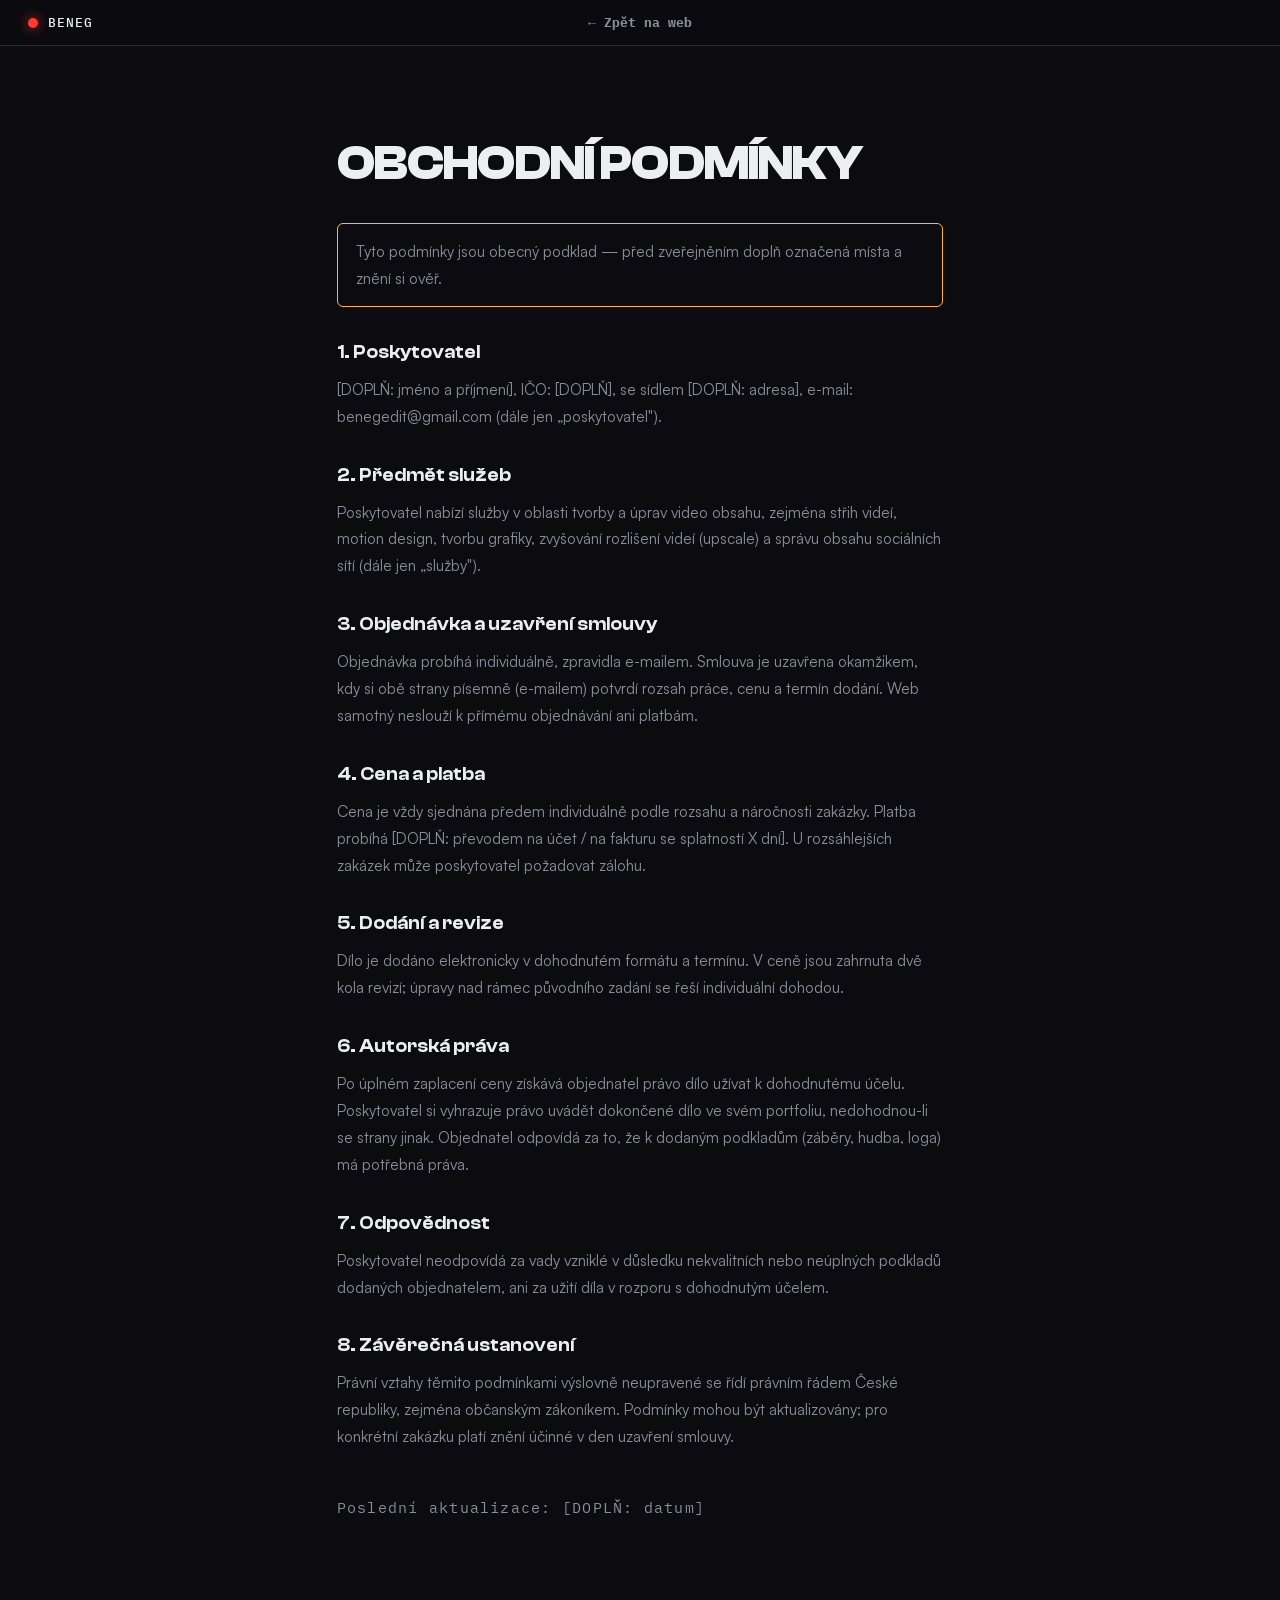
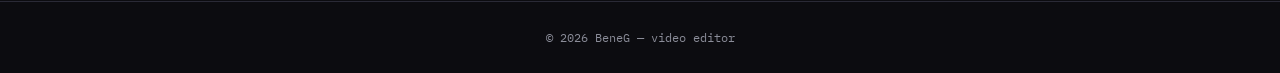
==== podminky.html @ bdcb1a4c "f" ====
<!DOCTYPE html>
<html lang="cs">
<head>
<meta charset="UTF-8">
<meta name="viewport" content="width=device-width, initial-scale=1.0">
<meta name="robots" content="noindex">
<title>Obchodní podmínky — BeneG</title>
<link rel="icon" href="data:image/svg+xml,%3Csvg xmlns='http://www.w3.org/2000/svg' viewBox='0 0 32 32'%3E%3Crect width='32' height='32' rx='7' fill='%230c0c10'/%3E%3Cpath d='M12 9l12 7-12 7z' fill='%23ff3b30'/%3E%3C/svg%3E">
<link rel="stylesheet" href="style.css">
</head>
<body>
<header class="topbar">
  <a class="brand" href="index.html"><span class="rec-dot"></span>BENEG</a>
  <nav><a href="index.html">← Zpět na web</a></nav>
  <span></span>
</header>
<main class="legal">
<h1>Obchodní podmínky</h1>

<p class="legal-note">Tyto podmínky jsou obecný podklad — před zveřejněním doplň označená místa a znění si ověř.</p>

<h2>1. Poskytovatel</h2>
<p>[DOPLŇ: jméno a příjmení], IČO: [DOPLŇ], se sídlem [DOPLŇ: adresa], e-mail: benegedit@gmail.com (dále jen „poskytovatel").</p>

<h2>2. Předmět služeb</h2>
<p>Poskytovatel nabízí služby v oblasti tvorby a úprav video obsahu, zejména střih videí, motion design, tvorbu grafiky, zvyšování rozlišení videí (upscale) a správu obsahu sociálních sítí (dále jen „služby").</p>

<h2>3. Objednávka a uzavření smlouvy</h2>
<p>Objednávka probíhá individuálně, zpravidla e-mailem. Smlouva je uzavřena okamžikem, kdy si obě strany písemně (e-mailem) potvrdí rozsah práce, cenu a termín dodání. Web samotný neslouží k přímému objednávání ani platbám.</p>

<h2>4. Cena a platba</h2>
<p>Cena je vždy sjednána předem individuálně podle rozsahu a náročnosti zakázky. Platba probíhá [DOPLŇ: převodem na účet / na fakturu se splatností X dní]. U rozsáhlejších zakázek může poskytovatel požadovat zálohu.</p>

<h2>5. Dodání a revize</h2>
<p>Dílo je dodáno elektronicky v dohodnutém formátu a termínu. V ceně jsou zahrnuta dvě kola revizí; úpravy nad rámec původního zadání se řeší individuální dohodou.</p>

<h2>6. Autorská práva</h2>
<p>Po úplném zaplacení ceny získává objednatel právo dílo užívat k dohodnutému účelu. Poskytovatel si vyhrazuje právo uvádět dokončené dílo ve svém portfoliu, nedohodnou-li se strany jinak. Objednatel odpovídá za to, že k dodaným podkladům (záběry, hudba, loga) má potřebná práva.</p>

<h2>7. Odpovědnost</h2>
<p>Poskytovatel neodpovídá za vady vzniklé v důsledku nekvalitních nebo neúplných podkladů dodaných objednatelem, ani za užití díla v rozporu s dohodnutým účelem.</p>

<h2>8. Závěrečná ustanovení</h2>
<p>Právní vztahy těmito podmínkami výslovně neupravené se řídí právním řádem České republiky, zejména občanským zákoníkem. Podmínky mohou být aktualizovány; pro konkrétní zakázku platí znění účinné v den uzavření smlouvy.</p>

<p class="legal-updated">Poslední aktualizace: [DOPLŇ: datum]</p>
</main>
<footer>
  <span>© 2026 BeneG — video editor</span>
</footer>
</body>
</html>
---- style.css ----
/* ===== FONTY (free licence: Clash Display a Satoshi — ITF FFL, IBM Plex Mono — OFL) ===== */
@font-face{
  font-family:'Clash Display';
  src:url('fonts/ClashDisplay-Variable.woff2') format('woff2');
  font-weight:200 700;font-display:swap;
}
@font-face{
  font-family:'Satoshi';
  src:url('fonts/Satoshi-Variable.woff2') format('woff2');
  font-weight:300 900;font-display:swap;
}
@font-face{
  font-family:'IBM Plex Mono';
  src:url('fonts/IBMPlexMono-400.woff2') format('woff2');
  font-weight:400;font-display:swap;
  unicode-range:U+0000-00FF,U+2000-206F,U+2190-21BB;
}
@font-face{
  font-family:'IBM Plex Mono';
  src:url('fonts/IBMPlexMono-400-ext.woff2') format('woff2');
  font-weight:400;font-display:swap;
  unicode-range:U+0100-02BA,U+1E00-1EFF;
}
@font-face{
  font-family:'IBM Plex Mono';
  src:url('fonts/IBMPlexMono-500.woff2') format('woff2');
  font-weight:500;font-display:swap;
  unicode-range:U+0000-00FF,U+2000-206F,U+2190-21BB;
}
@font-face{
  font-family:'IBM Plex Mono';
  src:url('fonts/IBMPlexMono-500-ext.woff2') format('woff2');
  font-weight:500;font-display:swap;
  unicode-range:U+0100-02BA,U+1E00-1EFF;
}
@font-face{
  font-family:'IBM Plex Mono';
  src:url('fonts/IBMPlexMono-700.woff2') format('woff2');
  font-weight:700;font-display:swap;
  unicode-range:U+0000-00FF,U+2000-206F,U+2190-21BB;
}
@font-face{
  font-family:'IBM Plex Mono';
  src:url('fonts/IBMPlexMono-700-ext.woff2') format('woff2');
  font-weight:700;font-display:swap;
  unicode-range:U+0100-02BA,U+1E00-1EFF;
}

:root{
  --bg:#0c0c10;
  --panel:#17171e;
  --panel-2:#1e1e27;
  --line:#2a2a36;
  --text:#eceef2;
  --muted:#8b8d99;
  --rec:#ff3b30;
  --amber:#ffb443;
  --display:'Clash Display','Arial Black',sans-serif;
  --body:'Satoshi','Helvetica Neue',sans-serif;
  --mono:'IBM Plex Mono',monospace;
}
*{margin:0;padding:0;box-sizing:border-box}
html{scroll-behavior:smooth}
body{
  background:var(--bg);
  color:var(--text);
  font-family:var(--body);
  overflow-x:hidden;
}
::selection{background:var(--rec);color:#fff}

/* Render bar — průběh scrollu */
.renderbar{
  position:fixed;top:0;left:0;height:3px;width:0%;z-index:200;
  background:linear-gradient(90deg,var(--rec),var(--amber));
  box-shadow:0 0 10px rgba(255,59,48,.6);
}

/* ===== NAV / horní lišta jako v editoru ===== */
.topbar{
  position:fixed;top:0;left:0;right:0;z-index:100;
  display:grid;grid-template-columns:1fr auto 1fr;align-items:center;
  padding:14px 28px;
  background:rgba(12,12,16,.93);
  backdrop-filter:blur(12px);
  border-bottom:1px solid var(--line);
  font-family:var(--mono);font-size:13px;
}
.topbar .brand{
  display:flex;align-items:center;gap:10px;font-weight:500;letter-spacing:.08em;
  color:var(--text);text-decoration:none;cursor:pointer;
}
.topbar .brand:hover{color:var(--rec)}
.rec-dot{
  width:10px;height:10px;border-radius:50%;
  background:var(--rec);
  box-shadow:0 0 12px rgba(255,59,48,.8);
  animation:blink 1.4s steps(1) infinite;
}
@keyframes blink{50%{opacity:.15;box-shadow:none}}
.topbar nav{display:flex;gap:26px;justify-content:center}
.lang-switch{justify-self:end}
.topbar nav a{
  color:var(--muted);text-decoration:none;transition:color .2s;
  font-weight:700;position:relative;
}
.topbar nav a::after{
  content:'';position:absolute;left:0;right:0;bottom:-5px;height:2px;
  background:var(--rec);transform:scaleX(0);transform-origin:left;
  transition:transform .3s cubic-bezier(.2,.7,.2,1);
}
.topbar nav a:hover::after,.topbar nav a:focus-visible::after,.topbar nav a.active::after{transform:scaleX(1)}
.topbar nav a.active{color:var(--text)}
.topbar nav a:hover,.topbar nav a:focus-visible{color:var(--text)}
.lang-switch{display:flex;border:1px solid var(--line);border-radius:4px;overflow:hidden;position:relative}
.lang-switch::before{
  content:'';position:absolute;top:0;bottom:0;left:0;width:50%;
  background:var(--rec);
  transition:transform .3s cubic-bezier(.2,.7,.2,1);
}
.lang-switch.en::before{transform:translateX(100%)}
.lang-btn{
  background:none;border:none;cursor:pointer;
  font-family:var(--mono);font-size:12px;letter-spacing:.08em;
  color:var(--muted);padding:7px 12px;transition:background .2s,color .2s;
}
.lang-btn:hover{color:var(--text)}
.lang-btn{position:relative;z-index:1}
.lang-btn.active{color:#fff}
.lang-btn:focus-visible{outline:2px solid var(--amber);outline-offset:-2px}
.tc b{color:var(--amber);font-weight:500}

/* ===== HERO ===== */
.hero{
  min-height:88svh;
  display:flex;flex-direction:column;justify-content:center;align-items:center;
  text-align:center;
  padding:120px 6vw 80px;
  position:relative;
  max-width:none;margin-inline:0;width:100%;
}
.hero{overflow:hidden}
.hero-bg{
  position:absolute;inset:0;width:100%;height:100%;
  object-fit:cover;z-index:-3;
  opacity:.16;filter:saturate(.8);
}
.hero-shade{
  position:absolute;inset:0;z-index:-2;pointer-events:none;
  background:
    linear-gradient(180deg,rgba(12,12,16,.85) 0%,rgba(12,12,16,.3) 40%,var(--bg) 96%);
}
.hero::before{
  content:'';position:absolute;inset:-20%;z-index:-1;pointer-events:none;
  background:
    radial-gradient(38% 30% at 30% 35%,rgba(255,59,48,.10),transparent 70%),
    radial-gradient(30% 26% at 72% 62%,rgba(255,180,67,.07),transparent 70%);
  animation:glowDrift 16s ease-in-out infinite alternate;
}
@keyframes glowDrift{
  0%{transform:translate(0,0) scale(1)}
  50%{transform:translate(4%,-3%) scale(1.06)}
  100%{transform:translate(-3%,3%) scale(1)}
}
.eyebrow{
  font-family:var(--mono);font-size:13px;color:var(--muted);
  letter-spacing:.18em;text-transform:uppercase;
  margin-bottom:22px;
  opacity:0;animation:rise .8s .2s forwards;
}
.eyebrow span{color:var(--rec)}
h1{
  font-family:var(--display);
  font-weight:700;
  font-size:clamp(4.5rem,16.5vw,13rem);
  line-height:.98;
  letter-spacing:-.02em;
  text-transform:uppercase;
}
h1 .line{display:block;overflow:hidden;padding-top:.18em;margin-top:-.18em}
h1 .line span{display:inline-block;transform:translateY(110%);animation:rise .9s cubic-bezier(.2,.7,.2,1) forwards}
h1 .line:nth-child(1) span{animation-delay:.35s}
h1 .line:nth-child(2) span{animation-delay:.5s}
h1 .stroke{color:var(--rec);font-style:normal}
.avail{
  display:inline-flex;align-items:center;gap:9px;
  font-family:var(--mono);font-size:11px;letter-spacing:.18em;color:var(--muted);
  border:1px solid var(--line);border-radius:99px;padding:8px 16px;
  margin-bottom:26px;
  opacity:0;animation:rise .8s .1s forwards;
}
.avail-dot{
  width:8px;height:8px;border-radius:50%;background:#3ddc84;
  box-shadow:0 0 10px rgba(61,220,132,.7);
  animation:availPulse 2s ease-out infinite;
}
@keyframes availPulse{
  0%,100%{box-shadow:0 0 0 0 rgba(61,220,132,.5)}
  50%{box-shadow:0 0 0 6px rgba(61,220,132,0)}
}
.taglist{
  margin-top:26px;
  font-family:var(--mono);font-size:clamp(11px,1.4vw,14px);
  letter-spacing:.3em;color:var(--muted);
  opacity:0;animation:rise .8s .8s forwards;
}
.hero p.lead{
  max-width:560px;
  margin-top:28px;margin-inline:auto;
  color:var(--muted);
  font-size:1.05rem;line-height:1.65;
  opacity:0;animation:rise .8s .8s forwards;
}
@keyframes rise{
  from{opacity:0;transform:translateY(28px)}
  to{opacity:1;transform:translateY(0)}
}
h1 .line span{opacity:1}
@keyframes riseIn{to{transform:translateY(0)}}
.hero-cta{
  margin-top:36px;display:flex;gap:16px;flex-wrap:wrap;justify-content:center;
  opacity:0;animation:rise .8s 1s forwards;
}
.btn{
  font-family:var(--mono);font-size:14px;letter-spacing:.06em;
  padding:14px 26px;border-radius:4px;
  text-decoration:none;transition:transform .2s,box-shadow .2s,background .2s;
  display:inline-block;
}
.btn:focus-visible{outline:2px solid var(--amber);outline-offset:3px}
.btn-primary{
  background:var(--rec);color:#fff;
  box-shadow:0 6px 24px rgba(255,59,48,.35);
  position:relative;overflow:hidden;
}
.btn-primary::after{
  content:'';position:absolute;top:0;bottom:0;left:-80%;width:60%;
  background:linear-gradient(105deg,transparent,rgba(255,255,255,.35),transparent);
  transform:skewX(-20deg);
  transition:left .55s ease;
}
.btn-primary:hover::after{left:130%}
.btn-primary:hover{transform:translateY(-2px);box-shadow:0 10px 30px rgba(255,59,48,.45)}
.btn-ghost{
  border:1px solid var(--line);color:var(--text);
}
.btn-ghost:hover{background:var(--panel-2);transform:translateY(-2px)}

/* Statistiky pod hero */
.stats{
  display:flex;justify-content:center;gap:0;
  margin-top:64px;flex-wrap:wrap;
  opacity:0;animation:rise .8s 1.2s forwards;
}
.stat{
  display:flex;flex-direction:column;gap:8px;
  padding:6px 44px;text-align:center;
}
.stat + .stat{border-left:1px solid var(--line)}
.stat-n{
  font-family:var(--display);font-weight:700;
  font-size:clamp(2rem,4.5vw,3rem);line-height:1;
  color:var(--text);font-variant-numeric:tabular-nums;
}
.stat-l{
  font-family:var(--mono);font-size:11px;color:var(--muted);
  letter-spacing:.14em;text-transform:uppercase;
}
@media(max-width:640px){
  .stat{padding:6px 22px}
  .stats{margin-top:48px}
}

/* ===== SEKCE ===== */
section{padding:90px 6vw;scroll-margin-top:0px;max-width:1160px;margin-inline:auto}
.sec-head{
  display:flex;align-items:baseline;gap:18px;margin-bottom:56px;flex-wrap:wrap;
  justify-content:center;text-align:center;
}
.sec-head h2{
  padding-top:.22em;margin-top:-.22em; /* prostor pro háčky a čárky uvnitř masky */
  clip-path:inset(0 0 100% 0);transition:clip-path .8s cubic-bezier(.2,.7,.2,1) .15s;
}
.sec-head.in h2{clip-path:inset(0 0 -8% 0)}
.sec-head h2{
  font-family:var(--display);font-weight:600;
  font-size:clamp(1.7rem,4.2vw,2.8rem);text-transform:uppercase;letter-spacing:0;
}

/* reveal on scroll */
.reveal{opacity:0;transform:translateY(36px);transition:opacity .8s cubic-bezier(.2,.7,.2,1),transform .8s cubic-bezier(.2,.7,.2,1)}
.reveal.in{opacity:1;transform:none}

/* ===== SLUŽBY ===== */
.services{display:grid;grid-template-columns:repeat(auto-fit,minmax(240px,1fr));gap:18px}
.card{
  background:var(--panel);border:1px solid var(--line);border-radius:8px;
  padding:28px 24px;
  transition:transform .25s,border-color .25s,background .25s;
}
.card:hover{
  transform:translateY(-6px) scale(1.015);
  border-color:var(--rec);background:var(--panel-2);
  box-shadow:0 14px 44px rgba(255,59,48,.13);
}
.card .ico{display:block;width:38px;height:38px;margin-bottom:18px;color:var(--amber);transition:transform .3s}
.card:hover .ico{transform:scale(1.12) rotate(-4deg)}
.card .ico svg{width:100%;height:100%}
.card .ico svg *{
  stroke-dasharray:100;stroke-dashoffset:100;
}
.card.in .ico svg *{
  animation:draw 1.1s ease forwards;
}
.card.in:nth-child(1) .ico svg *{animation-delay:.2s}
.card.in:nth-child(2) .ico svg *{animation-delay:.3s}
.card.in:nth-child(3) .ico svg *{animation-delay:.4s}
.card.in:nth-child(4) .ico svg *{animation-delay:.5s}
.card.in:nth-child(5) .ico svg *{animation-delay:.6s}
.card.in:nth-child(6) .ico svg *{animation-delay:.7s}
@keyframes draw{to{stroke-dashoffset:0}}
.card h3{font-size:1.1rem;font-weight:700;margin-bottom:10px;letter-spacing:-.01em}
.card p{color:var(--muted);font-size:.92rem;line-height:1.6}
.card .kbd{
  font-family:var(--mono);font-size:11px;color:var(--amber);
  border:1px solid var(--line);border-radius:3px;padding:2px 7px;
  display:inline-block;margin-top:16px;
}

/* ===== TVORBA ===== */
.showcase{max-width:1040px;margin-inline:auto}
.video-player{
  width:100%;aspect-ratio:16/9;display:block;
  border:1px solid var(--line);border-radius:8px;
  background:#000;
  box-shadow:0 20px 60px rgba(0,0,0,.4);
}

.showcase-note{
  margin-top:18px;color:var(--muted);font-size:.92rem;
  font-family:var(--mono);text-align:center;
}

/* ===== UPSCALE PŘED/PO ===== */
.ba{
  position:relative;width:100%;aspect-ratio:16/9;
  border:1px solid var(--line);border-radius:8px;overflow:hidden;
  background:var(--panel);user-select:none;touch-action:none;
  --pos:50%;
  box-shadow:0 20px 60px rgba(0,0,0,.4);
}
.ba-layer{position:absolute;inset:0;background-size:cover;background-position:center}
.ba-layer img{width:100%;height:100%;object-fit:cover;display:block}
.ba-after{clip-path:inset(0 0 0 var(--pos))}
.ba-handle{
  position:absolute;top:0;bottom:0;left:var(--pos);width:2px;
  background:var(--rec);box-shadow:0 0 12px rgba(255,59,48,.7);
  transform:translateX(-1px);pointer-events:none;z-index:3;
}
.ba-handle span{
  position:absolute;top:50%;left:50%;transform:translate(-50%,-50%);
  width:38px;height:38px;border-radius:50%;
  background:var(--rec);
  display:grid;place-items:center;color:#fff;
  box-shadow:0 4px 16px rgba(0,0,0,.5);
}
.ba-handle span::after{
  content:'';position:absolute;inset:-6px;border-radius:50%;
  border:2px solid rgba(255,59,48,.6);
  animation:pulse 2s ease-out infinite;
}
@keyframes pulse{
  0%{transform:scale(.8);opacity:1}
  70%,100%{transform:scale(1.6);opacity:0}
}
.ba-handle span::before{content:'◂ ▸';font-size:11px;letter-spacing:1px}
.ba-label{
  position:absolute;top:14px;z-index:2;
  font-family:var(--mono);font-size:11px;letter-spacing:.1em;
  background:rgba(14,14,18,.75);backdrop-filter:blur(6px);
  border:1px solid var(--line);border-radius:4px;
  padding:6px 10px;color:var(--muted);pointer-events:none;
}
.ba-label b{color:var(--text);font-weight:500}
.ba-label-l{left:14px}
.ba-label-r{right:14px}
.ba-range{
  position:absolute;inset:0;width:100%;height:100%;
  opacity:0;cursor:ew-resize;z-index:4;margin:0;
}
.ba-full{
  position:absolute;right:12px;bottom:12px;z-index:5;
  width:40px;height:40px;border-radius:6px;
  background:rgba(14,14,18,.75);backdrop-filter:blur(6px);
  border:1px solid var(--line);color:var(--text);
  cursor:pointer;display:grid;place-items:center;
  transition:border-color .2s,color .2s;
}
.ba-full svg{width:18px;height:18px}
.ba-full:hover{border-color:var(--rec);color:var(--rec)}
.ba-full:focus-visible{outline:2px solid var(--amber);outline-offset:2px}
.ba:fullscreen{
  aspect-ratio:auto;width:100vw;height:100vh;
  border:none;border-radius:0;background:#000;
}
.ba:fullscreen .ba-layer img{object-fit:contain;background:#000}
.ba-nav{
  display:flex;align-items:center;justify-content:center;gap:20px;
  margin-top:18px;
}
.ba-btn{
  width:42px;height:42px;border-radius:50%;
  background:var(--panel);border:1px solid var(--line);color:var(--text);
  font-size:20px;line-height:1;cursor:pointer;
  transition:border-color .2s,color .2s,transform .2s;
}
.ba-btn:hover{border-color:var(--rec);color:var(--rec);transform:scale(1.08)}
.ba-btn:focus-visible{outline:2px solid var(--amber);outline-offset:3px}
.ba-count{
  font-family:var(--mono);font-size:12px;color:var(--muted);letter-spacing:.15em;
}

/* ===== PLATFORMY ===== */
#platformy{background:var(--panel);border-top:1px solid var(--line);border-bottom:1px solid var(--line)}
.platforms{display:grid;grid-template-columns:repeat(3,1fr);gap:18px}
@media(max-width:900px){.platforms{grid-template-columns:1fr;max-width:420px;margin-inline:auto}}
.plat{
  background:var(--bg);border:1px solid var(--line);border-radius:8px;
  padding:32px 28px;position:relative;overflow:hidden;
  transition:transform .25s,border-color .25s;
  text-decoration:none;color:var(--text);display:block;
}
.plat:hover{transform:translateY(-6px)}
.plat::after{
  content:'';position:absolute;left:0;right:0;bottom:0;height:3px;
  background:var(--pc,#fff);transform:scaleX(0);transform-origin:left;
  transition:transform .35s cubic-bezier(.2,.7,.2,1);
}
.plat:hover::after{transform:scaleX(1)}
.plat:hover{border-color:var(--pc)}
.plat .p-name{
  display:flex;align-items:center;gap:12px;
  font-family:var(--mono);font-size:13px;letter-spacing:.1em;color:var(--muted);
  text-transform:uppercase;margin-bottom:22px;
}
.plat .p-ico{
  width:38px;height:38px;border-radius:8px;display:grid;place-items:center;
  background:var(--pc);color:#fff;font-weight:700;flex-shrink:0;
  transition:transform .35s cubic-bezier(.34,1.56,.64,1);
}
.plat:hover .p-ico{transform:translateY(-4px) rotate(-6deg) scale(1.08)}
.plat .p-ico svg{width:20px;height:20px;fill:#fff}
.p-cta{
  font-family:var(--display);font-weight:600;
  font-size:clamp(1.15rem,2.6vw,1.6rem);line-height:1.25;
}
.p-cta .arr{
  display:inline-block;color:var(--pc,#fff);
  transition:transform .3s cubic-bezier(.2,.7,.2,1);
}
.plat:hover .p-cta .arr{transform:translateX(8px)}
.plat .p-handle{
  margin-top:14px;font-family:var(--mono);font-size:12px;color:var(--muted);
}
.yt{--pc:#ff0000}
.ig{--pc:#c936a8}
.tt{--pc:#00d3cf}

/* ===== FAQ ===== */
.faq-list{max-width:760px;margin-inline:auto;display:flex;flex-direction:column;gap:12px}
.faq-item{
  border:1px solid var(--line);border-radius:8px;background:var(--panel);
  transition:border-color .25s;text-align:left;
}
.faq-item[open]{border-color:var(--rec)}
.faq-item summary{
  display:flex;justify-content:space-between;align-items:center;gap:16px;
  cursor:pointer;list-style:none;
  padding:20px 22px;font-weight:700;font-size:1rem;letter-spacing:-.01em;
}
.faq-item summary::-webkit-details-marker{display:none}
.faq-ico{
  font-family:var(--mono);color:var(--rec);font-size:1.2rem;font-weight:400;
  transition:transform .3s;flex-shrink:0;
}
.faq-item[open] .faq-ico{transform:rotate(45deg)}
.faq-item p{
  padding:0 22px 20px;color:var(--muted);font-size:.94rem;line-height:1.65;
}

/* ===== PRÁVNÍ STRÁNKY ===== */
.legal{
  max-width:760px;margin:0 auto;padding:140px 6vw 80px;
}
.legal h1{
  font-family:var(--display);font-weight:700;text-transform:uppercase;
  font-size:clamp(1.8rem,5vw,3rem);margin-bottom:36px;
}
.legal h2{
  font-family:var(--display);font-weight:600;font-size:1.15rem;
  margin:34px 0 12px;
}
.legal p{color:var(--muted);line-height:1.75;font-size:.96rem}
.legal-note{
  border:1px solid var(--amber);border-radius:6px;padding:14px 18px;
  color:var(--amber);font-size:.9rem;
}
.legal-updated{
  margin-top:44px;font-family:var(--mono);font-size:12px;letter-spacing:.08em;
}
.foot-legal{display:flex;gap:22px;flex-wrap:wrap;justify-content:center}
.foot-legal a{
  color:var(--muted);text-decoration:none;transition:color .2s;
}
.foot-legal a:hover{color:var(--text)}

/* ===== KONTAKT ===== */
.contact-wrap{
  text-align:center;max-width:640px;margin:0 auto;
}
.contact-wrap h2{
  font-family:var(--display);font-weight:700;text-transform:uppercase;
  font-size:clamp(1.8rem,5vw,3.4rem);line-height:1.1;margin-bottom:22px;
}
.contact-wrap h2 em{font-style:normal;color:var(--rec)}
.contact-wrap p{color:var(--muted);line-height:1.7;margin-bottom:36px}
.btn-big{font-size:16px;padding:18px 40px}
.mail-line{margin-top:22px}
.reply-note{
  margin-top:14px;font-family:var(--mono);font-size:12px;
  color:var(--muted);letter-spacing:.08em;
}
.mail{
  font-family:var(--mono);font-size:clamp(1rem,2.5vw,1.3rem);
  color:var(--text);text-decoration:none;
  border-bottom:2px solid var(--rec);padding-bottom:4px;
  transition:color .2s;
}
.mail:hover{color:var(--amber);border-color:var(--amber)}

.totop{
  position:fixed;right:22px;bottom:22px;z-index:90;
  width:46px;height:46px;border-radius:50%;
  background:var(--panel-2);border:1px solid var(--line);color:var(--text);
  font-size:18px;cursor:pointer;
  opacity:0;pointer-events:none;transform:translateY(12px);
  transition:opacity .3s,transform .3s,border-color .2s;
}
.totop.show{opacity:1;pointer-events:auto;transform:none}
.totop:hover{border-color:var(--rec);color:var(--rec);transform:translateY(-4px)}
.totop:focus-visible{outline:2px solid var(--amber);outline-offset:3px}

footer{
  border-top:1px solid var(--line);
  padding:28px 6vw;
  display:flex;flex-direction:column;align-items:center;gap:18px;
  font-family:var(--mono);font-size:12px;color:var(--muted);
  text-align:center;
}
.foot-links{display:flex;gap:24px;flex-wrap:wrap;justify-content:center}
.foot-links a{
  color:var(--muted);text-decoration:none;letter-spacing:.05em;
  transition:color .2s;
}
.foot-links a{display:inline-block;transition:color .2s,transform .25s}
.foot-links a:hover,.foot-links a:focus-visible{color:var(--amber);transform:translateY(-2px)}

@media(max-width:640px){
  .topbar{grid-template-columns:1fr auto;gap:8px 12px;padding:12px 16px}
  .topbar nav{grid-column:1 / -1;justify-content:center;gap:18px;font-size:12px}
  .lang-btn{padding:6px 10px}
  section{padding:80px 6vw}
}
@media(prefers-reduced-motion:reduce){
  .hero{overflow:hidden}
.hero-bg{
  position:absolute;inset:0;width:100%;height:100%;
  object-fit:cover;z-index:-3;
  opacity:.16;filter:saturate(.8);
}
.hero-shade{
  position:absolute;inset:0;z-index:-2;pointer-events:none;
  background:
    linear-gradient(180deg,rgba(12,12,16,.85) 0%,rgba(12,12,16,.3) 40%,var(--bg) 96%);
}
.hero::before{display:none}
  .sec-head h2{clip-path:none}
  .card .ico svg *{stroke-dasharray:none;stroke-dashoffset:0}
  *,*::before,*::after{animation:none!important;transition:none!important}
  .reveal{opacity:1;transform:none}
  h1 .line span{transform:none}
  .eyebrow,.hero-cta,.stats,.avail,.taglist{opacity:1}
}
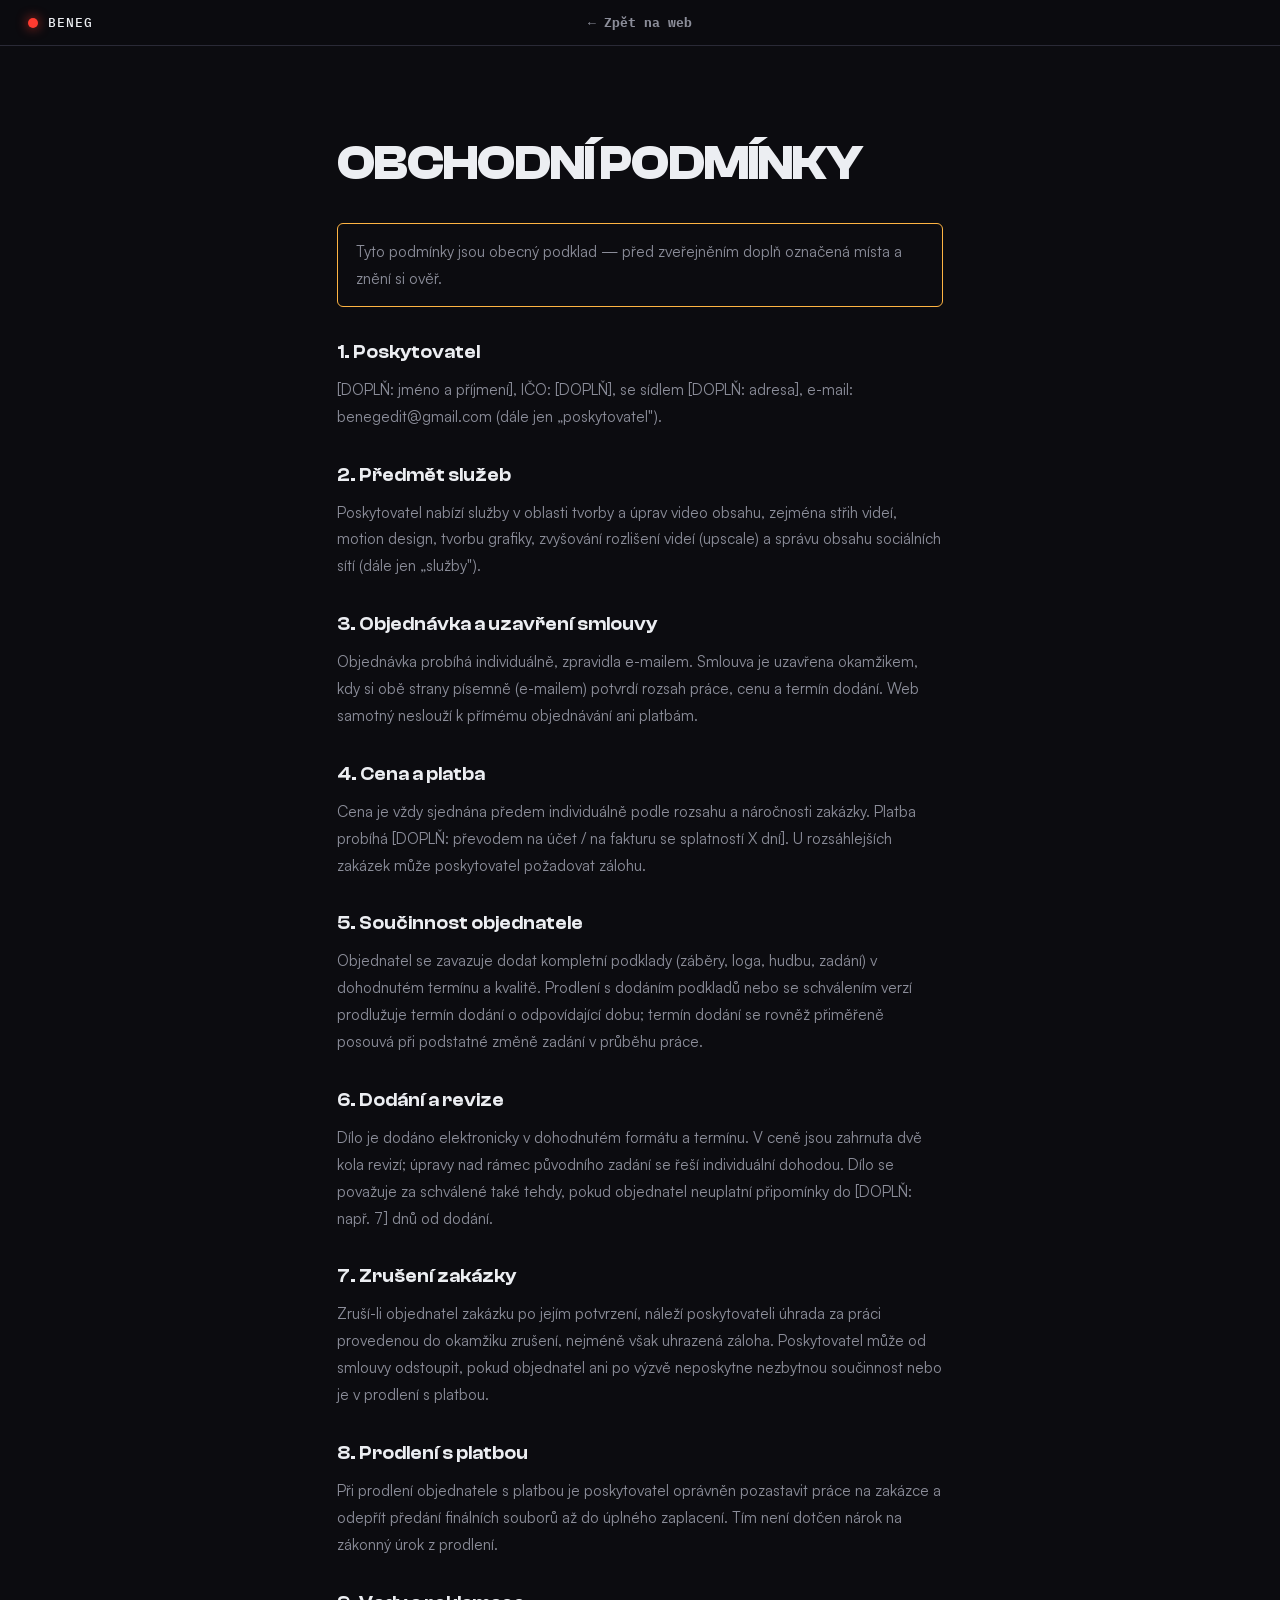
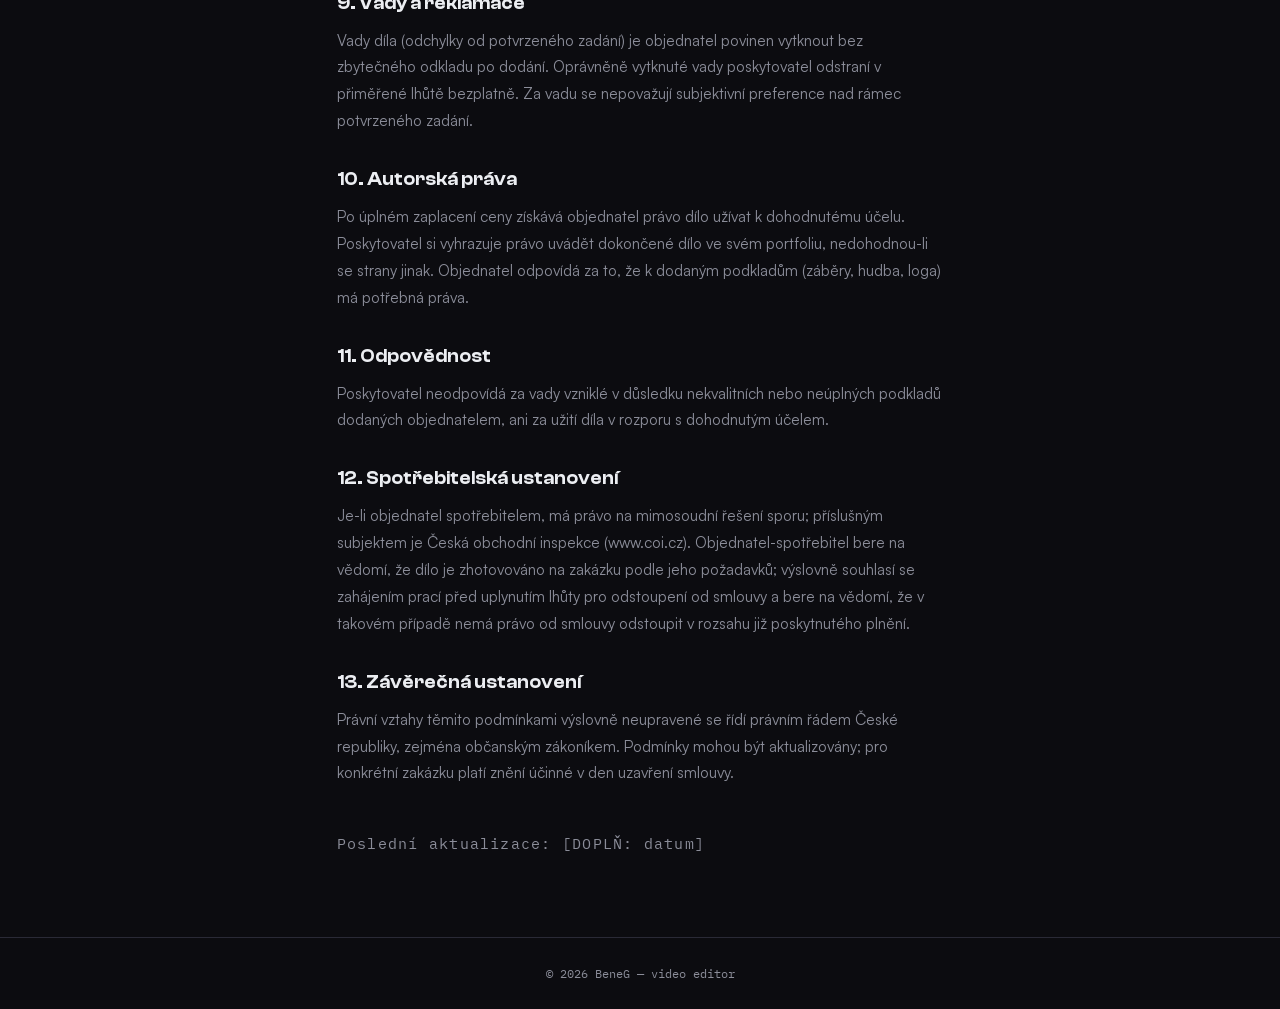
==== commit e5f01e08: "§" ====
--- a/podminky.html
+++ b/podminky.html
@@ -31,16 +31,31 @@
 <h2>4. Cena a platba</h2>
 <p>Cena je vždy sjednána předem individuálně podle rozsahu a náročnosti zakázky. Platba probíhá [DOPLŇ: převodem na účet / na fakturu se splatností X dní]. U rozsáhlejších zakázek může poskytovatel požadovat zálohu.</p>
 
-<h2>5. Dodání a revize</h2>
-<p>Dílo je dodáno elektronicky v dohodnutém formátu a termínu. V ceně jsou zahrnuta dvě kola revizí; úpravy nad rámec původního zadání se řeší individuální dohodou.</p>
+<h2>5. Součinnost objednatele</h2>
+<p>Objednatel se zavazuje dodat kompletní podklady (záběry, loga, hudbu, zadání) v dohodnutém termínu a kvalitě. Prodlení s dodáním podkladů nebo se schválením verzí prodlužuje termín dodání o odpovídající dobu; termín dodání se rovněž přiměřeně posouvá při podstatné změně zadání v průběhu práce.</p>
 
-<h2>6. Autorská práva</h2>
+<h2>6. Dodání a revize</h2>
+<p>Dílo je dodáno elektronicky v dohodnutém formátu a termínu. V ceně jsou zahrnuta dvě kola revizí; úpravy nad rámec původního zadání se řeší individuální dohodou. Dílo se považuje za schválené také tehdy, pokud objednatel neuplatní připomínky do [DOPLŇ: např. 7] dnů od dodání.</p>
+
+<h2>7. Zrušení zakázky</h2>
+<p>Zruší-li objednatel zakázku po jejím potvrzení, náleží poskytovateli úhrada za práci provedenou do okamžiku zrušení, nejméně však uhrazená záloha. Poskytovatel může od smlouvy odstoupit, pokud objednatel ani po výzvě neposkytne nezbytnou součinnost nebo je v prodlení s platbou.</p>
+
+<h2>8. Prodlení s platbou</h2>
+<p>Při prodlení objednatele s platbou je poskytovatel oprávněn pozastavit práce na zakázce a odepřít předání finálních souborů až do úplného zaplacení. Tím není dotčen nárok na zákonný úrok z prodlení.</p>
+
+<h2>9. Vady a reklamace</h2>
+<p>Vady díla (odchylky od potvrzeného zadání) je objednatel povinen vytknout bez zbytečného odkladu po dodání. Oprávněně vytknuté vady poskytovatel odstraní v přiměřené lhůtě bezplatně. Za vadu se nepovažují subjektivní preference nad rámec potvrzeného zadání.</p>
+
+<h2>10. Autorská práva</h2>
 <p>Po úplném zaplacení ceny získává objednatel právo dílo užívat k dohodnutému účelu. Poskytovatel si vyhrazuje právo uvádět dokončené dílo ve svém portfoliu, nedohodnou-li se strany jinak. Objednatel odpovídá za to, že k dodaným podkladům (záběry, hudba, loga) má potřebná práva.</p>
 
-<h2>7. Odpovědnost</h2>
+<h2>11. Odpovědnost</h2>
 <p>Poskytovatel neodpovídá za vady vzniklé v důsledku nekvalitních nebo neúplných podkladů dodaných objednatelem, ani za užití díla v rozporu s dohodnutým účelem.</p>
 
-<h2>8. Závěrečná ustanovení</h2>
+<h2>12. Spotřebitelská ustanovení</h2>
+<p>Je-li objednatel spotřebitelem, má právo na mimosoudní řešení sporu; příslušným subjektem je Česká obchodní inspekce (www.coi.cz). Objednatel-spotřebitel bere na vědomí, že dílo je zhotovováno na zakázku podle jeho požadavků; výslovně souhlasí se zahájením prací před uplynutím lhůty pro odstoupení od smlouvy a bere na vědomí, že v takovém případě nemá právo od smlouvy odstoupit v rozsahu již poskytnutého plnění.</p>
+
+<h2>13. Závěrečná ustanovení</h2>
 <p>Právní vztahy těmito podmínkami výslovně neupravené se řídí právním řádem České republiky, zejména občanským zákoníkem. Podmínky mohou být aktualizovány; pro konkrétní zakázku platí znění účinné v den uzavření smlouvy.</p>
 
 <p class="legal-updated">Poslední aktualizace: [DOPLŇ: datum]</p>
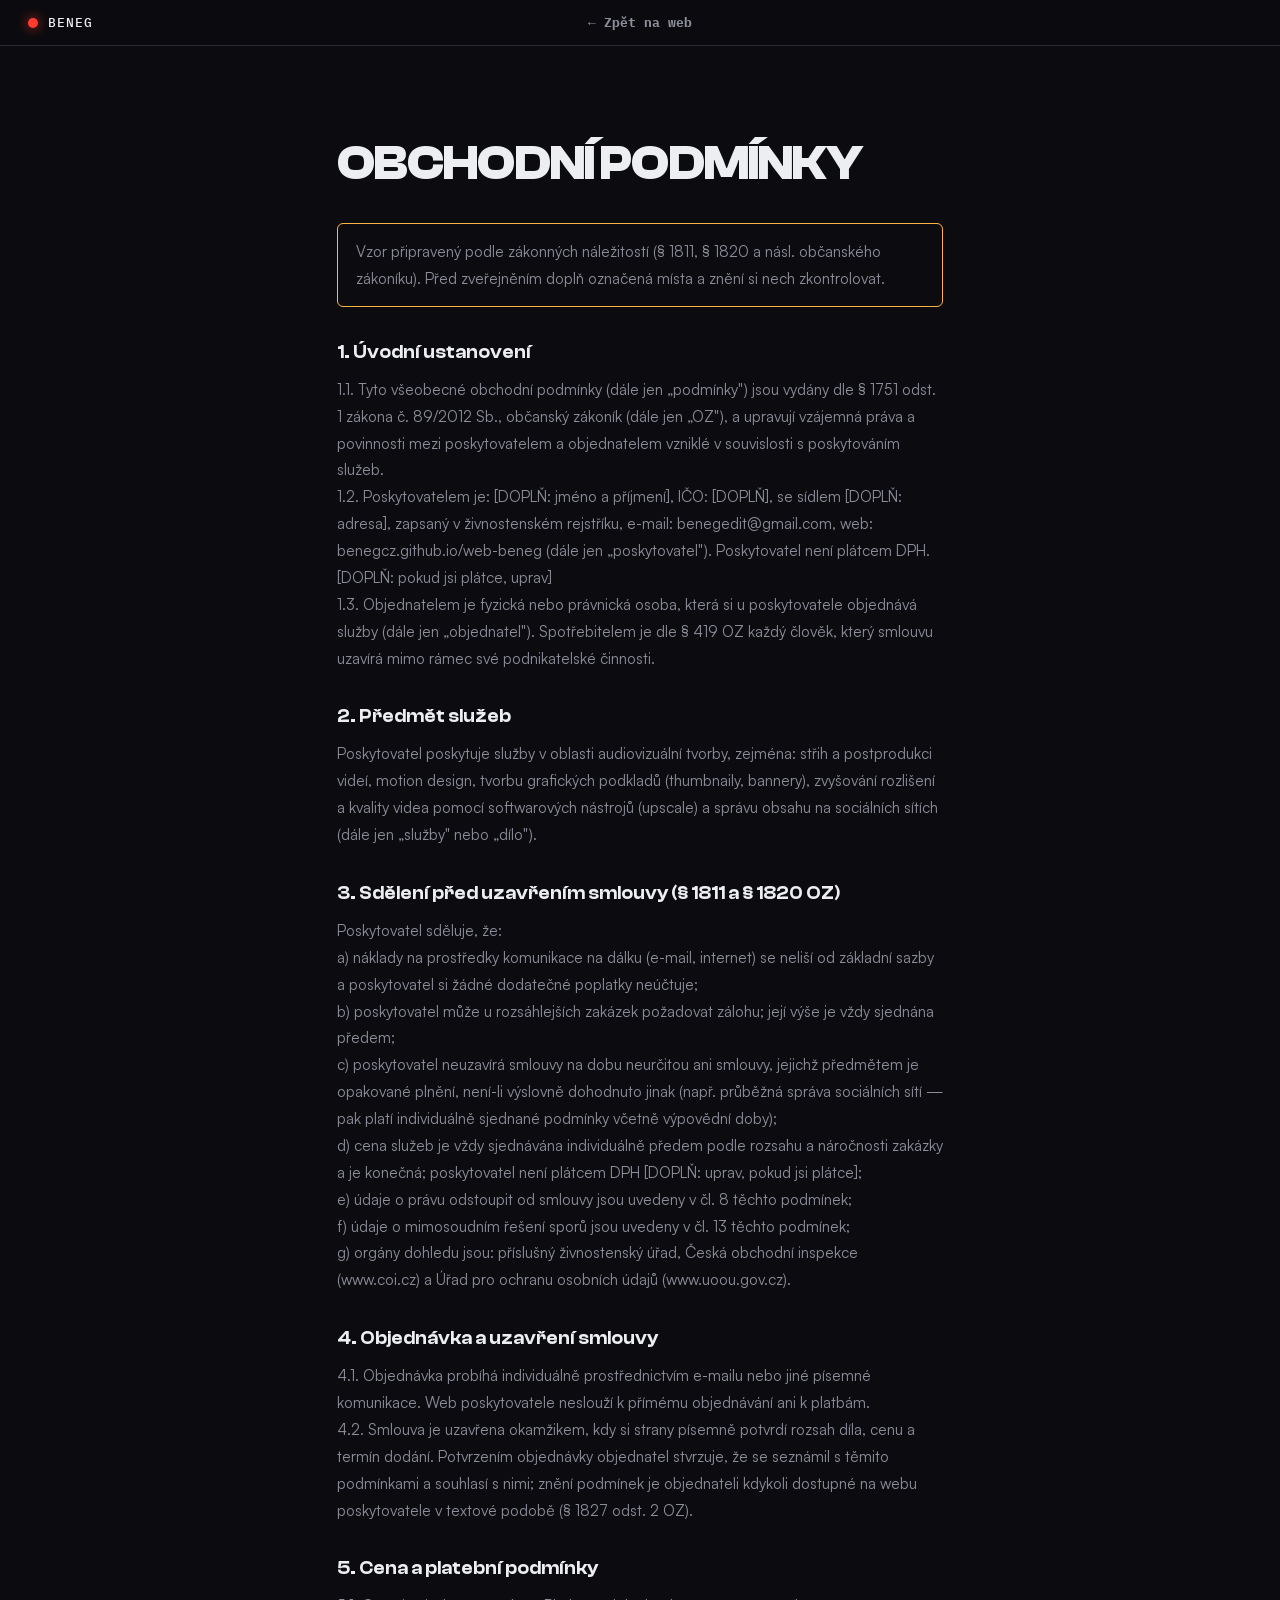
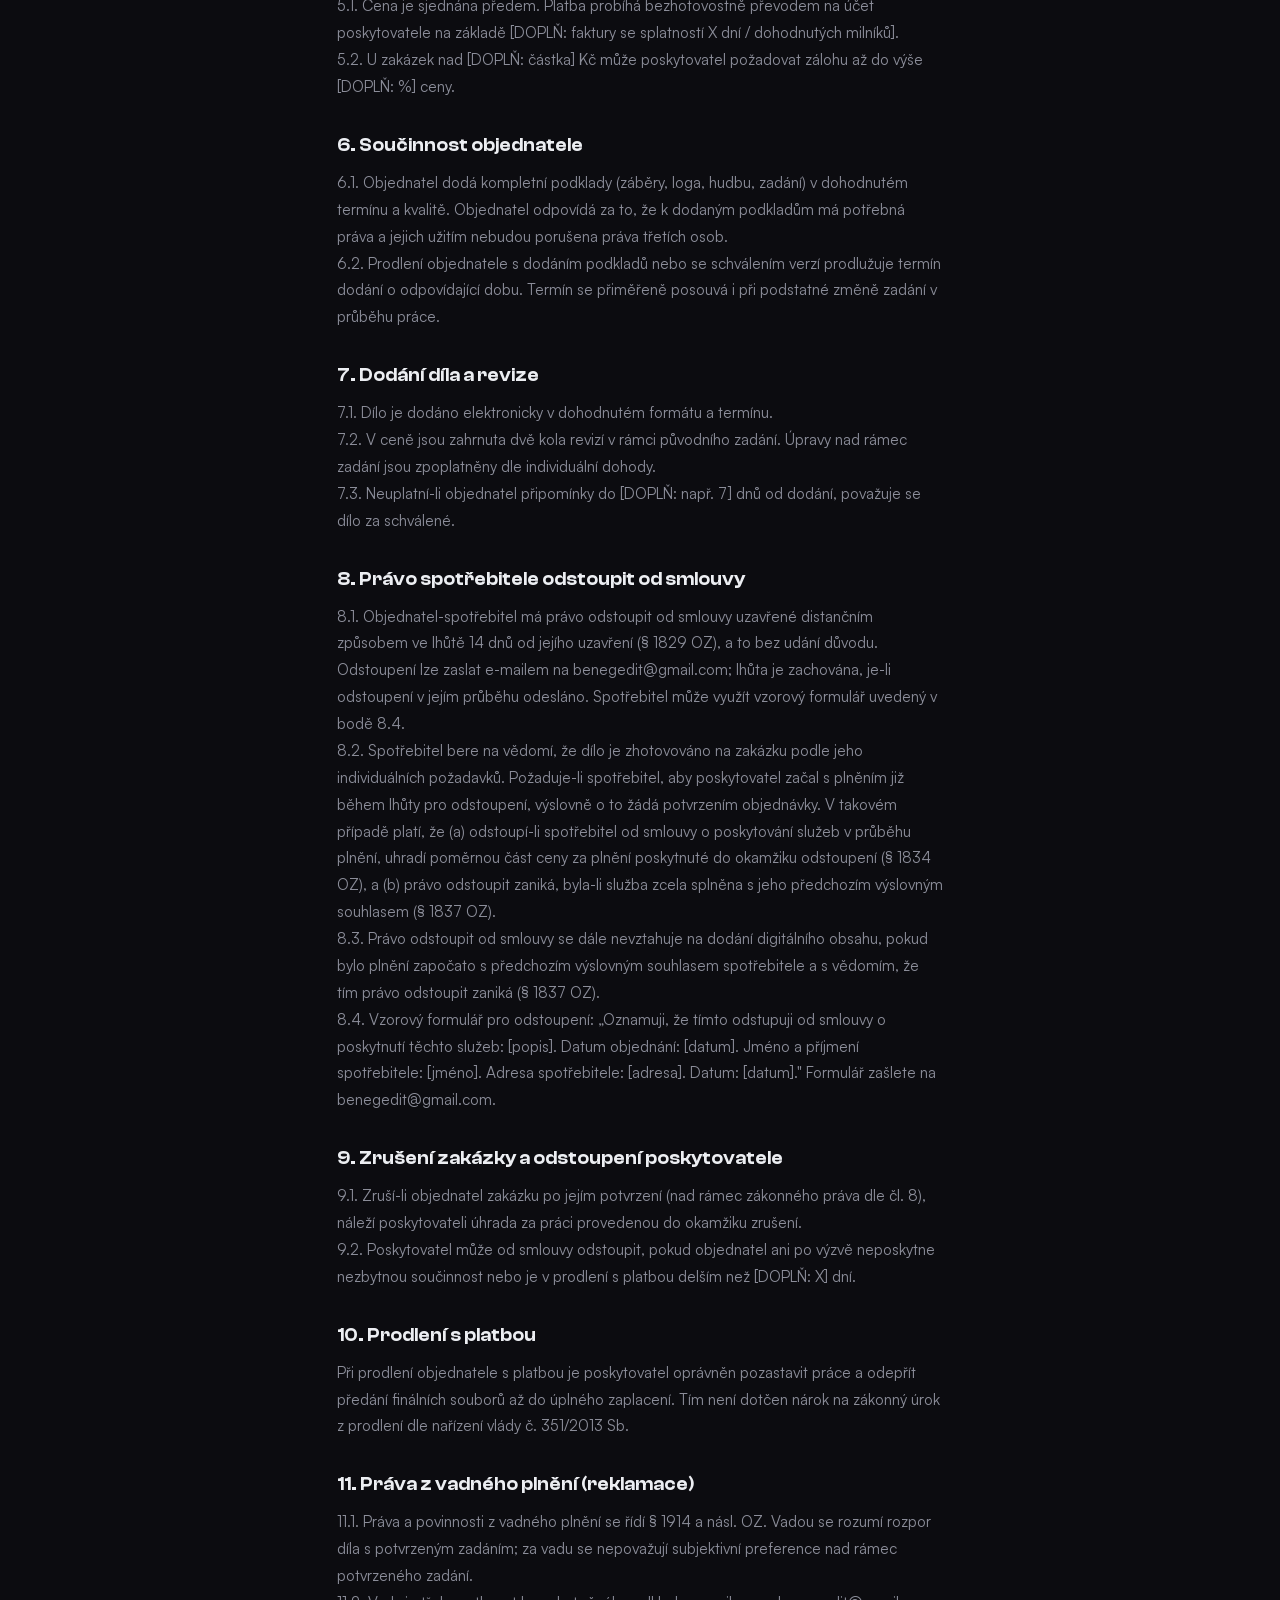
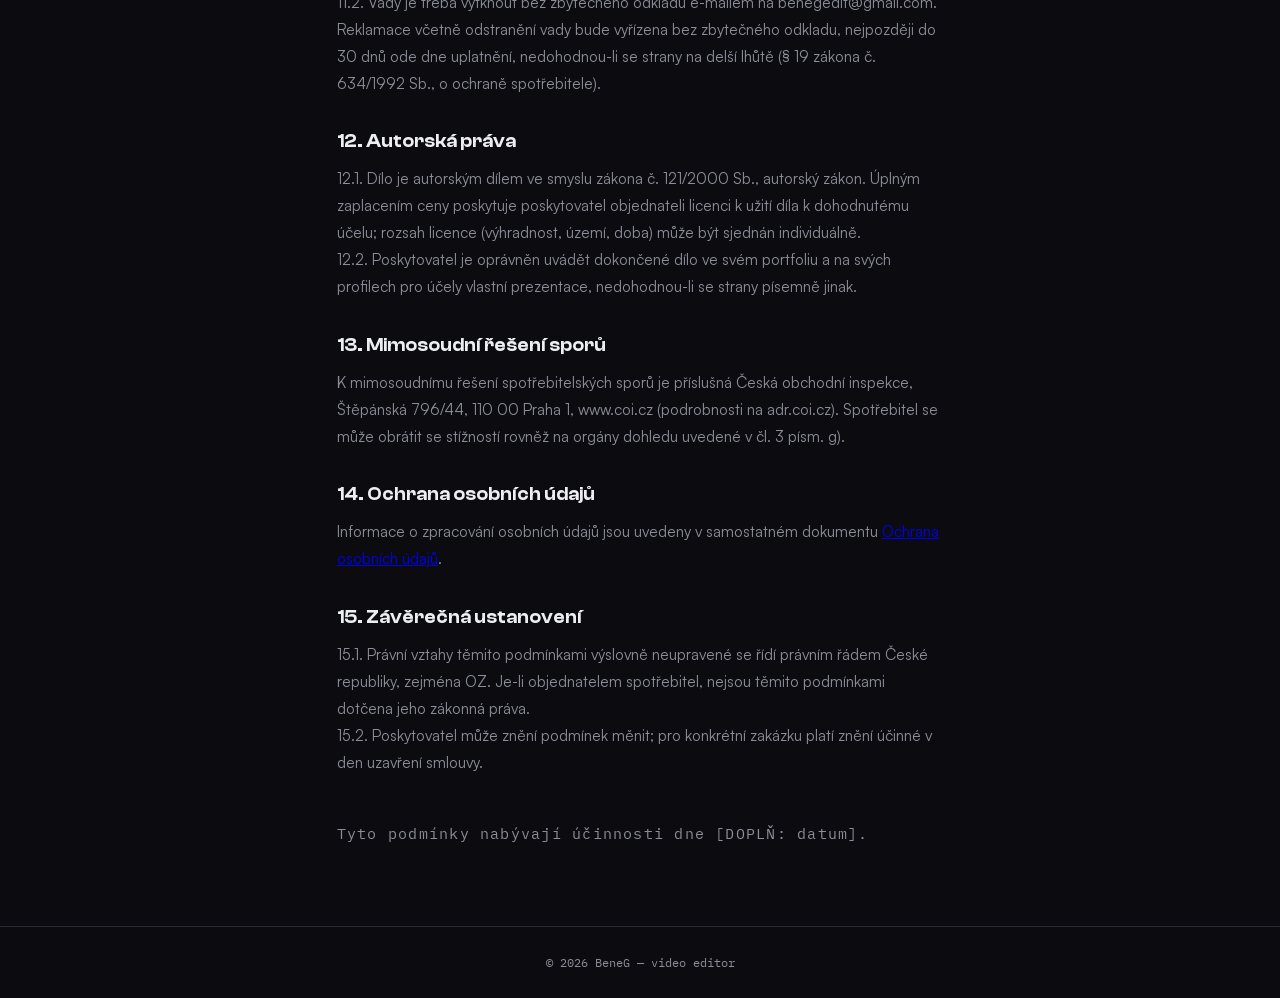
==== commit 42666a1f: "d" ====
--- a/podminky.html
+++ b/podminky.html
@@ -17,48 +17,75 @@
 <main class="legal">
 <h1>Obchodní podmínky</h1>
 
-<p class="legal-note">Tyto podmínky jsou obecný podklad — před zveřejněním doplň označená místa a znění si ověř.</p>
+<p class="legal-note">Vzor připravený podle zákonných náležitostí (§ 1811, § 1820 a násl. občanského zákoníku). Před zveřejněním doplň označená místa a znění si nech zkontrolovat.</p>
 
-<h2>1. Poskytovatel</h2>
-<p>[DOPLŇ: jméno a příjmení], IČO: [DOPLŇ], se sídlem [DOPLŇ: adresa], e-mail: benegedit@gmail.com (dále jen „poskytovatel").</p>
+<h2>1. Úvodní ustanovení</h2>
+<p>1.1. Tyto všeobecné obchodní podmínky (dále jen „podmínky") jsou vydány dle § 1751 odst. 1 zákona č. 89/2012 Sb., občanský zákoník (dále jen „OZ"), a upravují vzájemná práva a povinnosti mezi poskytovatelem a objednatelem vzniklé v souvislosti s poskytováním služeb.</p>
+<p>1.2. Poskytovatelem je: [DOPLŇ: jméno a příjmení], IČO: [DOPLŇ], se sídlem [DOPLŇ: adresa], zapsaný v živnostenském rejstříku, e-mail: benegedit@gmail.com, web: benegcz.github.io/web-beneg (dále jen „poskytovatel"). Poskytovatel není plátcem DPH. [DOPLŇ: pokud jsi plátce, uprav]</p>
+<p>1.3. Objednatelem je fyzická nebo právnická osoba, která si u poskytovatele objednává služby (dále jen „objednatel"). Spotřebitelem je dle § 419 OZ každý člověk, který smlouvu uzavírá mimo rámec své podnikatelské činnosti.</p>
 
 <h2>2. Předmět služeb</h2>
-<p>Poskytovatel nabízí služby v oblasti tvorby a úprav video obsahu, zejména střih videí, motion design, tvorbu grafiky, zvyšování rozlišení videí (upscale) a správu obsahu sociálních sítí (dále jen „služby").</p>
+<p>Poskytovatel poskytuje služby v oblasti audiovizuální tvorby, zejména: střih a postprodukci videí, motion design, tvorbu grafických podkladů (thumbnaily, bannery), zvyšování rozlišení a kvality videa pomocí softwarových nástrojů (upscale) a správu obsahu na sociálních sítích (dále jen „služby" nebo „dílo").</p>
 
-<h2>3. Objednávka a uzavření smlouvy</h2>
-<p>Objednávka probíhá individuálně, zpravidla e-mailem. Smlouva je uzavřena okamžikem, kdy si obě strany písemně (e-mailem) potvrdí rozsah práce, cenu a termín dodání. Web samotný neslouží k přímému objednávání ani platbám.</p>
+<h2>3. Sdělení před uzavřením smlouvy (§ 1811 a § 1820 OZ)</h2>
+<p>Poskytovatel sděluje, že:</p>
+<p>a) náklady na prostředky komunikace na dálku (e-mail, internet) se neliší od základní sazby a poskytovatel si žádné dodatečné poplatky neúčtuje;</p>
+<p>b) poskytovatel může u rozsáhlejších zakázek požadovat zálohu; její výše je vždy sjednána předem;</p>
+<p>c) poskytovatel neuzavírá smlouvy na dobu neurčitou ani smlouvy, jejichž předmětem je opakované plnění, není-li výslovně dohodnuto jinak (např. průběžná správa sociálních sítí — pak platí individuálně sjednané podmínky včetně výpovědní doby);</p>
+<p>d) cena služeb je vždy sjednávána individuálně předem podle rozsahu a náročnosti zakázky a je konečná; poskytovatel není plátcem DPH [DOPLŇ: uprav, pokud jsi plátce];</p>
+<p>e) údaje o právu odstoupit od smlouvy jsou uvedeny v čl. 8 těchto podmínek;</p>
+<p>f) údaje o mimosoudním řešení sporů jsou uvedeny v čl. 13 těchto podmínek;</p>
+<p>g) orgány dohledu jsou: příslušný živnostenský úřad, Česká obchodní inspekce (www.coi.cz) a Úřad pro ochranu osobních údajů (www.uoou.gov.cz).</p>
 
-<h2>4. Cena a platba</h2>
-<p>Cena je vždy sjednána předem individuálně podle rozsahu a náročnosti zakázky. Platba probíhá [DOPLŇ: převodem na účet / na fakturu se splatností X dní]. U rozsáhlejších zakázek může poskytovatel požadovat zálohu.</p>
+<h2>4. Objednávka a uzavření smlouvy</h2>
+<p>4.1. Objednávka probíhá individuálně prostřednictvím e-mailu nebo jiné písemné komunikace. Web poskytovatele neslouží k přímému objednávání ani k platbám.</p>
+<p>4.2. Smlouva je uzavřena okamžikem, kdy si strany písemně potvrdí rozsah díla, cenu a termín dodání. Potvrzením objednávky objednatel stvrzuje, že se seznámil s těmito podmínkami a souhlasí s nimi; znění podmínek je objednateli kdykoli dostupné na webu poskytovatele v textové podobě (§ 1827 odst. 2 OZ).</p>
 
-<h2>5. Součinnost objednatele</h2>
-<p>Objednatel se zavazuje dodat kompletní podklady (záběry, loga, hudbu, zadání) v dohodnutém termínu a kvalitě. Prodlení s dodáním podkladů nebo se schválením verzí prodlužuje termín dodání o odpovídající dobu; termín dodání se rovněž přiměřeně posouvá při podstatné změně zadání v průběhu práce.</p>
+<h2>5. Cena a platební podmínky</h2>
+<p>5.1. Cena je sjednána předem. Platba probíhá bezhotovostně převodem na účet poskytovatele na základě [DOPLŇ: faktury se splatností X dní / dohodnutých milníků].</p>
+<p>5.2. U zakázek nad [DOPLŇ: částka] Kč může poskytovatel požadovat zálohu až do výše [DOPLŇ: %] ceny.</p>
 
-<h2>6. Dodání a revize</h2>
-<p>Dílo je dodáno elektronicky v dohodnutém formátu a termínu. V ceně jsou zahrnuta dvě kola revizí; úpravy nad rámec původního zadání se řeší individuální dohodou. Dílo se považuje za schválené také tehdy, pokud objednatel neuplatní připomínky do [DOPLŇ: např. 7] dnů od dodání.</p>
+<h2>6. Součinnost objednatele</h2>
+<p>6.1. Objednatel dodá kompletní podklady (záběry, loga, hudbu, zadání) v dohodnutém termínu a kvalitě. Objednatel odpovídá za to, že k dodaným podkladům má potřebná práva a jejich užitím nebudou porušena práva třetích osob.</p>
+<p>6.2. Prodlení objednatele s dodáním podkladů nebo se schválením verzí prodlužuje termín dodání o odpovídající dobu. Termín se přiměřeně posouvá i při podstatné změně zadání v průběhu práce.</p>
 
-<h2>7. Zrušení zakázky</h2>
-<p>Zruší-li objednatel zakázku po jejím potvrzení, náleží poskytovateli úhrada za práci provedenou do okamžiku zrušení, nejméně však uhrazená záloha. Poskytovatel může od smlouvy odstoupit, pokud objednatel ani po výzvě neposkytne nezbytnou součinnost nebo je v prodlení s platbou.</p>
+<h2>7. Dodání díla a revize</h2>
+<p>7.1. Dílo je dodáno elektronicky v dohodnutém formátu a termínu.</p>
+<p>7.2. V ceně jsou zahrnuta dvě kola revizí v rámci původního zadání. Úpravy nad rámec zadání jsou zpoplatněny dle individuální dohody.</p>
+<p>7.3. Neuplatní-li objednatel připomínky do [DOPLŇ: např. 7] dnů od dodání, považuje se dílo za schválené.</p>
 
-<h2>8. Prodlení s platbou</h2>
-<p>Při prodlení objednatele s platbou je poskytovatel oprávněn pozastavit práce na zakázce a odepřít předání finálních souborů až do úplného zaplacení. Tím není dotčen nárok na zákonný úrok z prodlení.</p>
+<h2>8. Právo spotřebitele odstoupit od smlouvy</h2>
+<p>8.1. Objednatel-spotřebitel má právo odstoupit od smlouvy uzavřené distančním způsobem ve lhůtě 14 dnů od jejího uzavření (§ 1829 OZ), a to bez udání důvodu. Odstoupení lze zaslat e-mailem na benegedit@gmail.com; lhůta je zachována, je-li odstoupení v jejím průběhu odesláno. Spotřebitel může využít vzorový formulář uvedený v bodě 8.4.</p>
+<p>8.2. Spotřebitel bere na vědomí, že dílo je zhotovováno na zakázku podle jeho individuálních požadavků. Požaduje-li spotřebitel, aby poskytovatel začal s plněním již během lhůty pro odstoupení, výslovně o to žádá potvrzením objednávky. V takovém případě platí, že (a) odstoupí-li spotřebitel od smlouvy o poskytování služeb v průběhu plnění, uhradí poměrnou část ceny za plnění poskytnuté do okamžiku odstoupení (§ 1834 OZ), a (b) právo odstoupit zaniká, byla-li služba zcela splněna s jeho předchozím výslovným souhlasem (§ 1837 OZ).</p>
+<p>8.3. Právo odstoupit od smlouvy se dále nevztahuje na dodání digitálního obsahu, pokud bylo plnění započato s předchozím výslovným souhlasem spotřebitele a s vědomím, že tím právo odstoupit zaniká (§ 1837 OZ).</p>
+<p>8.4. Vzorový formulář pro odstoupení: „Oznamuji, že tímto odstupuji od smlouvy o poskytnutí těchto služeb: [popis]. Datum objednání: [datum]. Jméno a příjmení spotřebitele: [jméno]. Adresa spotřebitele: [adresa]. Datum: [datum]." Formulář zašlete na benegedit@gmail.com.</p>
 
-<h2>9. Vady a reklamace</h2>
-<p>Vady díla (odchylky od potvrzeného zadání) je objednatel povinen vytknout bez zbytečného odkladu po dodání. Oprávněně vytknuté vady poskytovatel odstraní v přiměřené lhůtě bezplatně. Za vadu se nepovažují subjektivní preference nad rámec potvrzeného zadání.</p>
+<h2>9. Zrušení zakázky a odstoupení poskytovatele</h2>
+<p>9.1. Zruší-li objednatel zakázku po jejím potvrzení (nad rámec zákonného práva dle čl. 8), náleží poskytovateli úhrada za práci provedenou do okamžiku zrušení.</p>
+<p>9.2. Poskytovatel může od smlouvy odstoupit, pokud objednatel ani po výzvě neposkytne nezbytnou součinnost nebo je v prodlení s platbou delším než [DOPLŇ: X] dní.</p>
 
-<h2>10. Autorská práva</h2>
-<p>Po úplném zaplacení ceny získává objednatel právo dílo užívat k dohodnutému účelu. Poskytovatel si vyhrazuje právo uvádět dokončené dílo ve svém portfoliu, nedohodnou-li se strany jinak. Objednatel odpovídá za to, že k dodaným podkladům (záběry, hudba, loga) má potřebná práva.</p>
+<h2>10. Prodlení s platbou</h2>
+<p>Při prodlení objednatele s platbou je poskytovatel oprávněn pozastavit práce a odepřít předání finálních souborů až do úplného zaplacení. Tím není dotčen nárok na zákonný úrok z prodlení dle nařízení vlády č. 351/2013 Sb.</p>
 
-<h2>11. Odpovědnost</h2>
-<p>Poskytovatel neodpovídá za vady vzniklé v důsledku nekvalitních nebo neúplných podkladů dodaných objednatelem, ani za užití díla v rozporu s dohodnutým účelem.</p>
+<h2>11. Práva z vadného plnění (reklamace)</h2>
+<p>11.1. Práva a povinnosti z vadného plnění se řídí § 1914 a násl. OZ. Vadou se rozumí rozpor díla s potvrzeným zadáním; za vadu se nepovažují subjektivní preference nad rámec potvrzeného zadání.</p>
+<p>11.2. Vady je třeba vytknout bez zbytečného odkladu e-mailem na benegedit@gmail.com. Reklamace včetně odstranění vady bude vyřízena bez zbytečného odkladu, nejpozději do 30 dnů ode dne uplatnění, nedohodnou-li se strany na delší lhůtě (§ 19 zákona č. 634/1992 Sb., o ochraně spotřebitele).</p>
 
-<h2>12. Spotřebitelská ustanovení</h2>
-<p>Je-li objednatel spotřebitelem, má právo na mimosoudní řešení sporu; příslušným subjektem je Česká obchodní inspekce (www.coi.cz). Objednatel-spotřebitel bere na vědomí, že dílo je zhotovováno na zakázku podle jeho požadavků; výslovně souhlasí se zahájením prací před uplynutím lhůty pro odstoupení od smlouvy a bere na vědomí, že v takovém případě nemá právo od smlouvy odstoupit v rozsahu již poskytnutého plnění.</p>
+<h2>12. Autorská práva</h2>
+<p>12.1. Dílo je autorským dílem ve smyslu zákona č. 121/2000 Sb., autorský zákon. Úplným zaplacením ceny poskytuje poskytovatel objednateli licenci k užití díla k dohodnutému účelu; rozsah licence (výhradnost, území, doba) může být sjednán individuálně.</p>
+<p>12.2. Poskytovatel je oprávněn uvádět dokončené dílo ve svém portfoliu a na svých profilech pro účely vlastní prezentace, nedohodnou-li se strany písemně jinak.</p>
 
-<h2>13. Závěrečná ustanovení</h2>
-<p>Právní vztahy těmito podmínkami výslovně neupravené se řídí právním řádem České republiky, zejména občanským zákoníkem. Podmínky mohou být aktualizovány; pro konkrétní zakázku platí znění účinné v den uzavření smlouvy.</p>
+<h2>13. Mimosoudní řešení sporů</h2>
+<p>K mimosoudnímu řešení spotřebitelských sporů je příslušná Česká obchodní inspekce, Štěpánská 796/44, 110 00 Praha 1, www.coi.cz (podrobnosti na adr.coi.cz). Spotřebitel se může obrátit se stížností rovněž na orgány dohledu uvedené v čl. 3 písm. g).</p>
 
-<p class="legal-updated">Poslední aktualizace: [DOPLŇ: datum]</p>
+<h2>14. Ochrana osobních údajů</h2>
+<p>Informace o zpracování osobních údajů jsou uvedeny v samostatném dokumentu <a href="soukromi.html">Ochrana osobních údajů</a>.</p>
+
+<h2>15. Závěrečná ustanovení</h2>
+<p>15.1. Právní vztahy těmito podmínkami výslovně neupravené se řídí právním řádem České republiky, zejména OZ. Je-li objednatelem spotřebitel, nejsou těmito podmínkami dotčena jeho zákonná práva.</p>
+<p>15.2. Poskytovatel může znění podmínek měnit; pro konkrétní zakázku platí znění účinné v den uzavření smlouvy.</p>
+
+<p class="legal-updated">Tyto podmínky nabývají účinnosti dne [DOPLŇ: datum].</p>
 </main>
 <footer>
   <span>© 2026 BeneG — video editor</span>
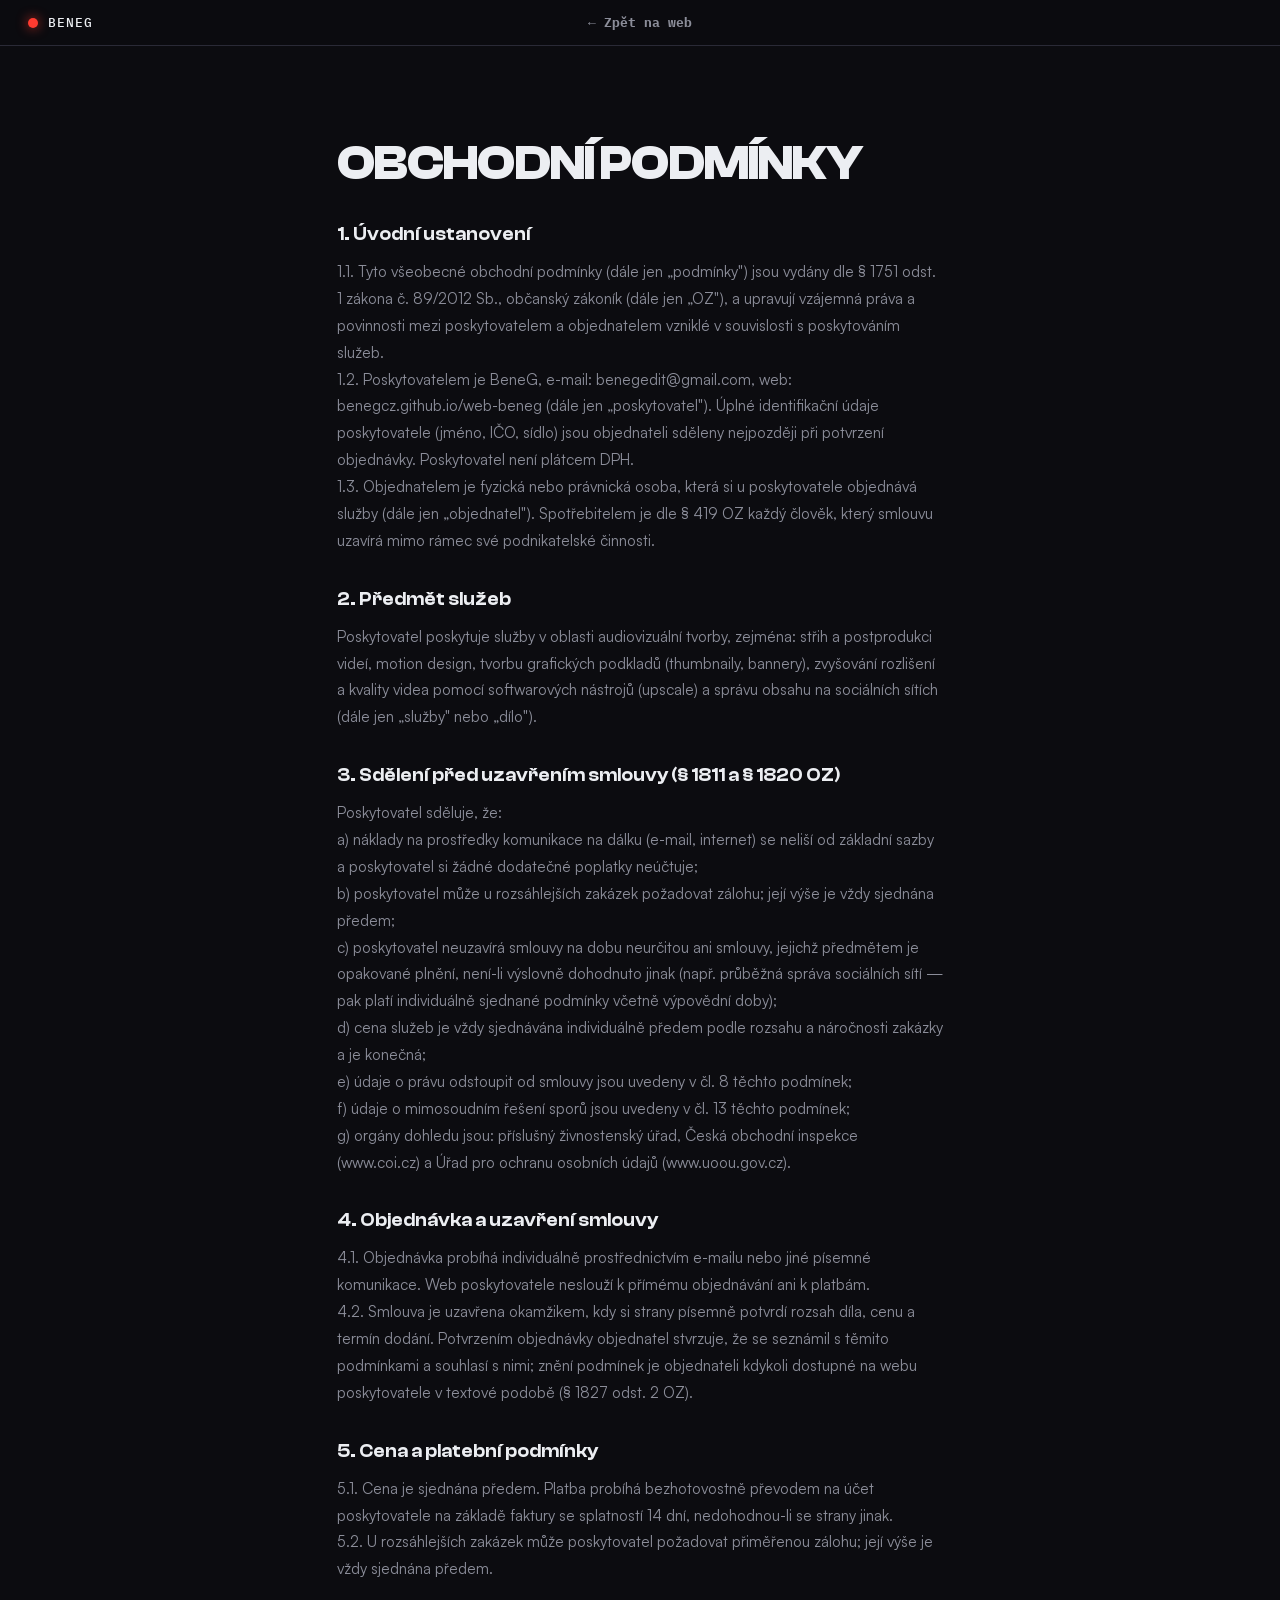
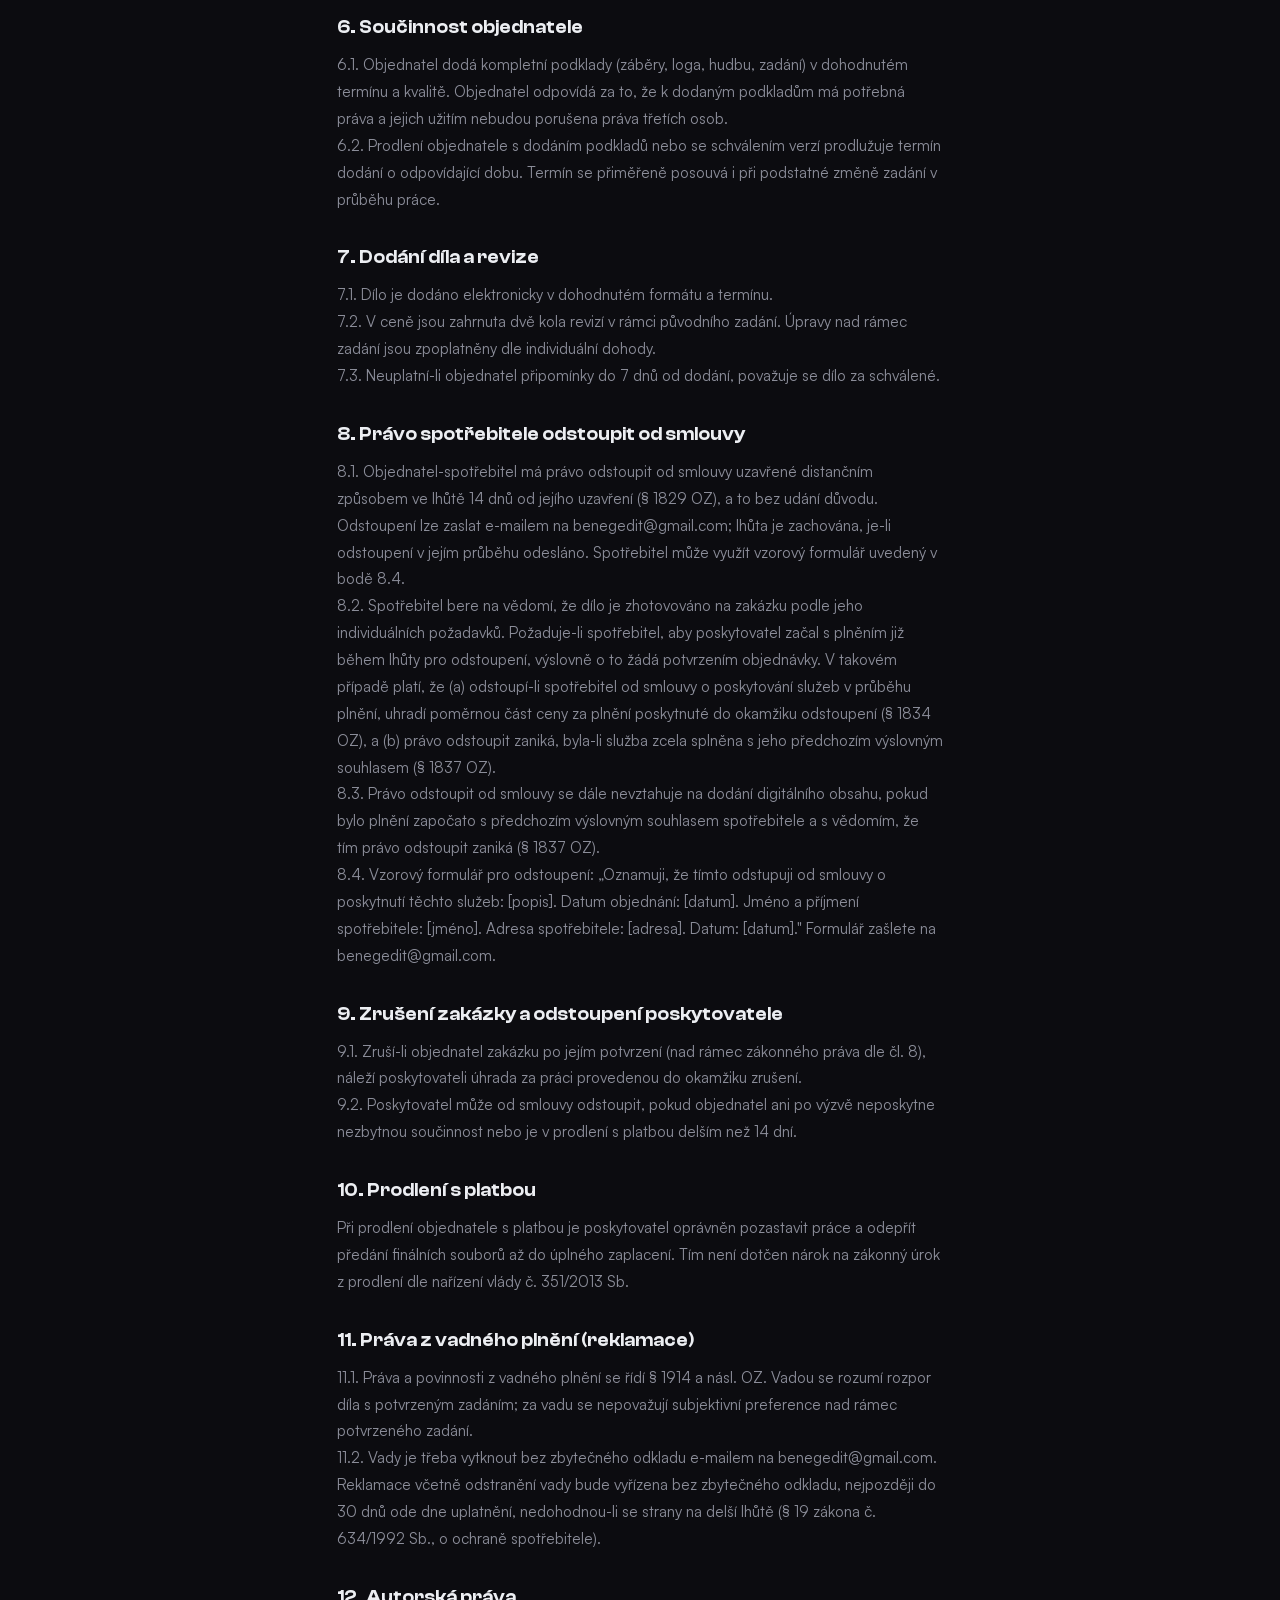
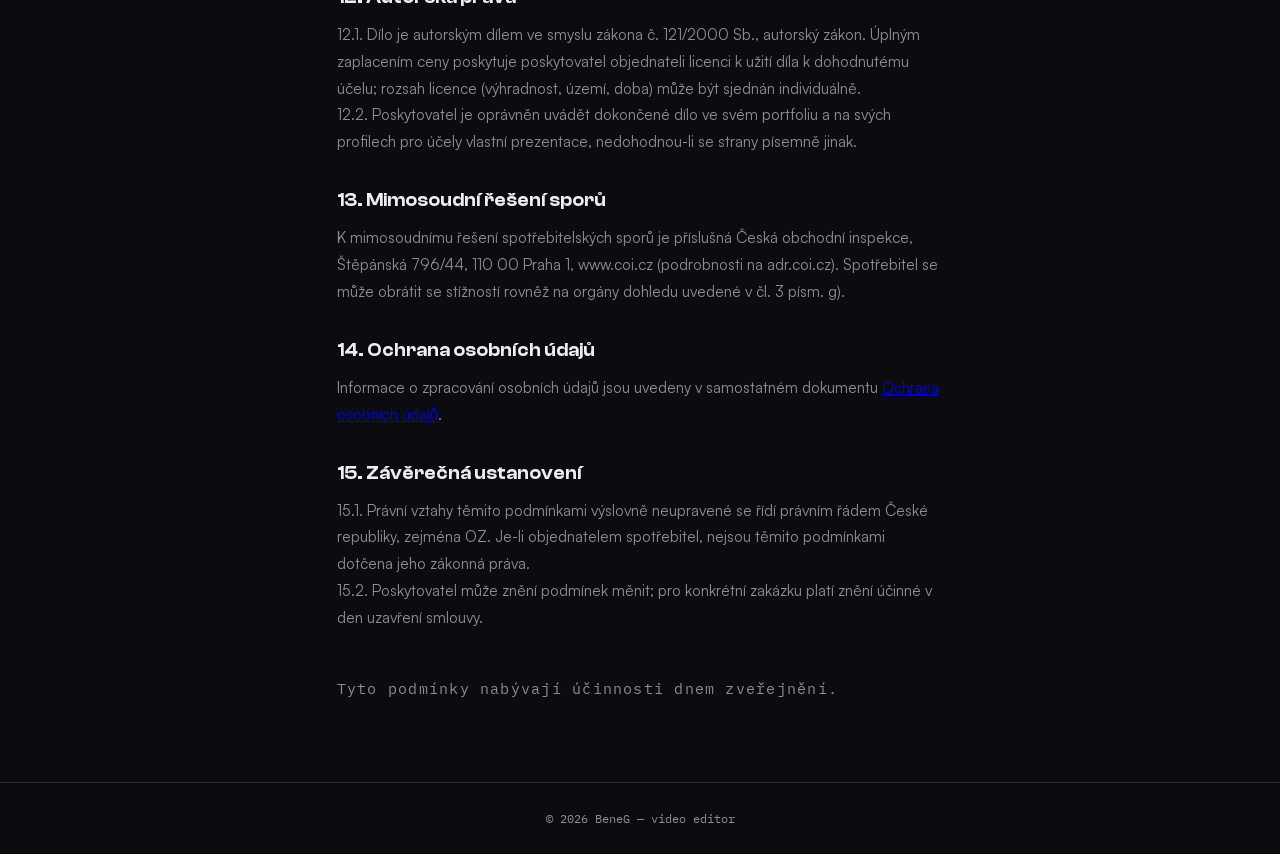
==== commit 248614bc: "fd" ====
--- a/podminky.html
+++ b/podminky.html
@@ -17,11 +17,10 @@
 <main class="legal">
 <h1>Obchodní podmínky</h1>
 
-<p class="legal-note">Vzor připravený podle zákonných náležitostí (§ 1811, § 1820 a násl. občanského zákoníku). Před zveřejněním doplň označená místa a znění si nech zkontrolovat.</p>
 
 <h2>1. Úvodní ustanovení</h2>
 <p>1.1. Tyto všeobecné obchodní podmínky (dále jen „podmínky") jsou vydány dle § 1751 odst. 1 zákona č. 89/2012 Sb., občanský zákoník (dále jen „OZ"), a upravují vzájemná práva a povinnosti mezi poskytovatelem a objednatelem vzniklé v souvislosti s poskytováním služeb.</p>
-<p>1.2. Poskytovatelem je: [DOPLŇ: jméno a příjmení], IČO: [DOPLŇ], se sídlem [DOPLŇ: adresa], zapsaný v živnostenském rejstříku, e-mail: benegedit@gmail.com, web: benegcz.github.io/web-beneg (dále jen „poskytovatel"). Poskytovatel není plátcem DPH. [DOPLŇ: pokud jsi plátce, uprav]</p>
+<p>1.2. Poskytovatelem je BeneG, e-mail: benegedit@gmail.com, web: benegcz.github.io/web-beneg (dále jen „poskytovatel"). Úplné identifikační údaje poskytovatele (jméno, IČO, sídlo) jsou objednateli sděleny nejpozději při potvrzení objednávky. Poskytovatel není plátcem DPH.</p>
 <p>1.3. Objednatelem je fyzická nebo právnická osoba, která si u poskytovatele objednává služby (dále jen „objednatel"). Spotřebitelem je dle § 419 OZ každý člověk, který smlouvu uzavírá mimo rámec své podnikatelské činnosti.</p>
 
 <h2>2. Předmět služeb</h2>
@@ -32,7 +31,7 @@
 <p>a) náklady na prostředky komunikace na dálku (e-mail, internet) se neliší od základní sazby a poskytovatel si žádné dodatečné poplatky neúčtuje;</p>
 <p>b) poskytovatel může u rozsáhlejších zakázek požadovat zálohu; její výše je vždy sjednána předem;</p>
 <p>c) poskytovatel neuzavírá smlouvy na dobu neurčitou ani smlouvy, jejichž předmětem je opakované plnění, není-li výslovně dohodnuto jinak (např. průběžná správa sociálních sítí — pak platí individuálně sjednané podmínky včetně výpovědní doby);</p>
-<p>d) cena služeb je vždy sjednávána individuálně předem podle rozsahu a náročnosti zakázky a je konečná; poskytovatel není plátcem DPH [DOPLŇ: uprav, pokud jsi plátce];</p>
+<p>d) cena služeb je vždy sjednávána individuálně předem podle rozsahu a náročnosti zakázky a je konečná;</p>
 <p>e) údaje o právu odstoupit od smlouvy jsou uvedeny v čl. 8 těchto podmínek;</p>
 <p>f) údaje o mimosoudním řešení sporů jsou uvedeny v čl. 13 těchto podmínek;</p>
 <p>g) orgány dohledu jsou: příslušný živnostenský úřad, Česká obchodní inspekce (www.coi.cz) a Úřad pro ochranu osobních údajů (www.uoou.gov.cz).</p>
@@ -42,8 +41,8 @@
 <p>4.2. Smlouva je uzavřena okamžikem, kdy si strany písemně potvrdí rozsah díla, cenu a termín dodání. Potvrzením objednávky objednatel stvrzuje, že se seznámil s těmito podmínkami a souhlasí s nimi; znění podmínek je objednateli kdykoli dostupné na webu poskytovatele v textové podobě (§ 1827 odst. 2 OZ).</p>
 
 <h2>5. Cena a platební podmínky</h2>
-<p>5.1. Cena je sjednána předem. Platba probíhá bezhotovostně převodem na účet poskytovatele na základě [DOPLŇ: faktury se splatností X dní / dohodnutých milníků].</p>
-<p>5.2. U zakázek nad [DOPLŇ: částka] Kč může poskytovatel požadovat zálohu až do výše [DOPLŇ: %] ceny.</p>
+<p>5.1. Cena je sjednána předem. Platba probíhá bezhotovostně převodem na účet poskytovatele na základě faktury se splatností 14 dní, nedohodnou-li se strany jinak.</p>
+<p>5.2. U rozsáhlejších zakázek může poskytovatel požadovat přiměřenou zálohu; její výše je vždy sjednána předem.</p>
 
 <h2>6. Součinnost objednatele</h2>
 <p>6.1. Objednatel dodá kompletní podklady (záběry, loga, hudbu, zadání) v dohodnutém termínu a kvalitě. Objednatel odpovídá za to, že k dodaným podkladům má potřebná práva a jejich užitím nebudou porušena práva třetích osob.</p>
@@ -52,7 +51,7 @@
 <h2>7. Dodání díla a revize</h2>
 <p>7.1. Dílo je dodáno elektronicky v dohodnutém formátu a termínu.</p>
 <p>7.2. V ceně jsou zahrnuta dvě kola revizí v rámci původního zadání. Úpravy nad rámec zadání jsou zpoplatněny dle individuální dohody.</p>
-<p>7.3. Neuplatní-li objednatel připomínky do [DOPLŇ: např. 7] dnů od dodání, považuje se dílo za schválené.</p>
+<p>7.3. Neuplatní-li objednatel připomínky do 7 dnů od dodání, považuje se dílo za schválené.</p>
 
 <h2>8. Právo spotřebitele odstoupit od smlouvy</h2>
 <p>8.1. Objednatel-spotřebitel má právo odstoupit od smlouvy uzavřené distančním způsobem ve lhůtě 14 dnů od jejího uzavření (§ 1829 OZ), a to bez udání důvodu. Odstoupení lze zaslat e-mailem na benegedit@gmail.com; lhůta je zachována, je-li odstoupení v jejím průběhu odesláno. Spotřebitel může využít vzorový formulář uvedený v bodě 8.4.</p>
@@ -62,7 +61,7 @@
 
 <h2>9. Zrušení zakázky a odstoupení poskytovatele</h2>
 <p>9.1. Zruší-li objednatel zakázku po jejím potvrzení (nad rámec zákonného práva dle čl. 8), náleží poskytovateli úhrada za práci provedenou do okamžiku zrušení.</p>
-<p>9.2. Poskytovatel může od smlouvy odstoupit, pokud objednatel ani po výzvě neposkytne nezbytnou součinnost nebo je v prodlení s platbou delším než [DOPLŇ: X] dní.</p>
+<p>9.2. Poskytovatel může od smlouvy odstoupit, pokud objednatel ani po výzvě neposkytne nezbytnou součinnost nebo je v prodlení s platbou delším než 14 dní.</p>
 
 <h2>10. Prodlení s platbou</h2>
 <p>Při prodlení objednatele s platbou je poskytovatel oprávněn pozastavit práce a odepřít předání finálních souborů až do úplného zaplacení. Tím není dotčen nárok na zákonný úrok z prodlení dle nařízení vlády č. 351/2013 Sb.</p>
@@ -85,7 +84,7 @@
 <p>15.1. Právní vztahy těmito podmínkami výslovně neupravené se řídí právním řádem České republiky, zejména OZ. Je-li objednatelem spotřebitel, nejsou těmito podmínkami dotčena jeho zákonná práva.</p>
 <p>15.2. Poskytovatel může znění podmínek měnit; pro konkrétní zakázku platí znění účinné v den uzavření smlouvy.</p>
 
-<p class="legal-updated">Tyto podmínky nabývají účinnosti dne [DOPLŇ: datum].</p>
+<p class="legal-updated">Tyto podmínky nabývají účinnosti dnem zveřejnění.</p>
 </main>
 <footer>
   <span>© 2026 BeneG — video editor</span>
